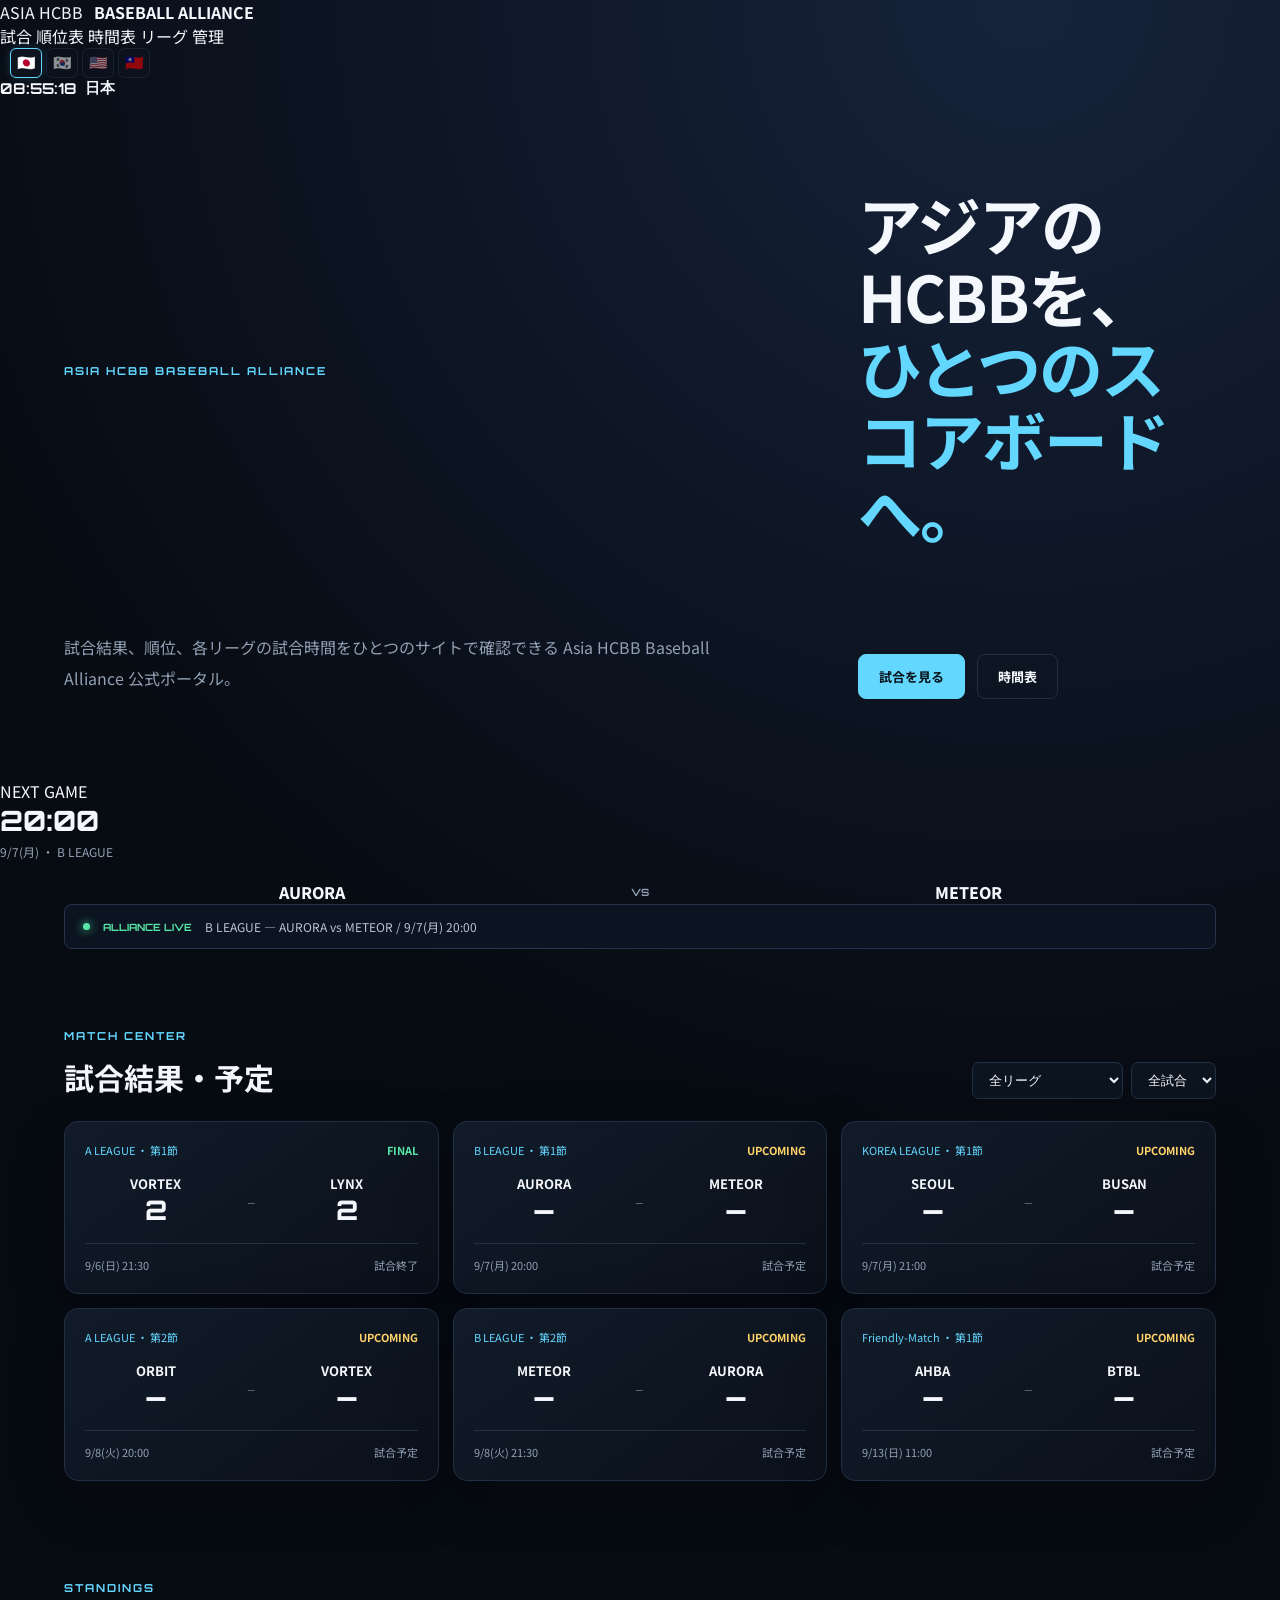
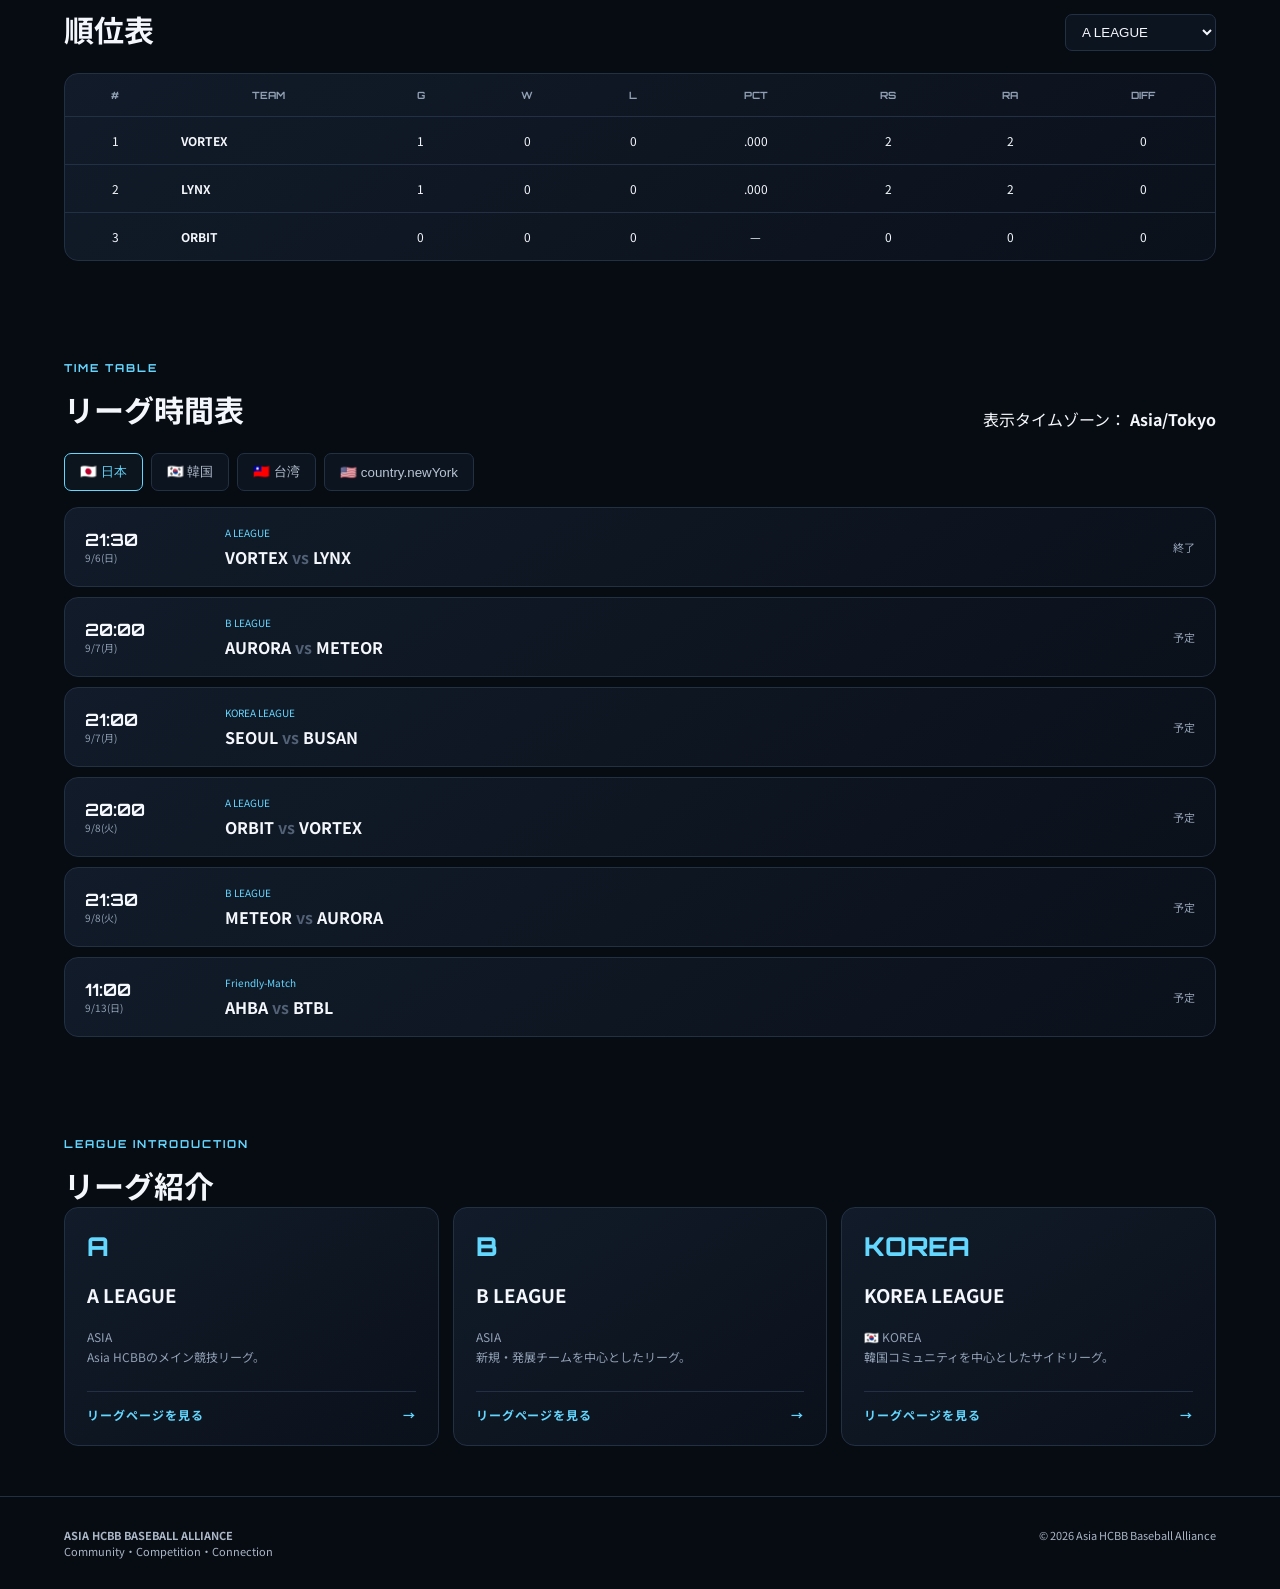
==== index.html @ 4e56a202 "Update index.html" ====
<!DOCTYPE html>
<html lang="ja">
<head>
  <meta charset="UTF-8">
  <meta name="viewport" content="width=device-width,initial-scale=1">

  <title>Asia HCBB Baseball Alliance</title>

  <link rel="preconnect" href="https://fonts.googleapis.com">
  <link rel="preconnect" href="https://fonts.gstatic.com" crossorigin>

  <link
    href="https://fonts.googleapis.com/css2?family=Noto+Sans+JP:wght@400;500;700;900&family=Orbitron:wght@500;700;800&display=swap"
    rel="stylesheet"
  >

  <link rel="stylesheet" href="./style.css">
</head>

<body>

<header class="site-header">

  <div class="brand">
    <span>ASIA HCBB</span>
    <strong>BASEBALL ALLIANCE</strong>
  </div>

  <nav>
    <a href="#games" data-i18n="nav.games">試合</a>
    <a href="#standings" data-i18n="nav.standings">順位表</a>
    <a href="#schedule" data-i18n="nav.schedule">時間表</a>
    <a href="#leagues" data-i18n="nav.leagues">リーグ</a>
    <a href="admin.html" data-i18n="nav.admin">管理</a>
  </nav>

  <!-- 言語切替 -->
  <div class="language-switcher">

    <button data-lang="ja" class="active">
      🇯🇵
    </button>

    <button data-lang="ko">
      🇰🇷
    </button>

    <button data-lang="en">
      🇺🇸
    </button>

    <button data-lang="zh">
      🇹🇼
    </button>

  </div>

  <div class="clock">

    <b id="clock">
      --:--:--
    </b>

    <span id="tz">
      日本
    </span>

  </div>

</header>


<main>

<!-- HERO -->

<section class="hero">

  <div class="eyebrow">
    ASIA HCBB BASEBALL ALLIANCE
  </div>

  <h1 data-i18n-html="hero.title">
    アジアのHCBBを、<br>
    <span>ひとつのスコアボードへ。</span>
  </h1>

  <p data-i18n="hero.description">
    試合結果、順位、各リーグの試合時間をひとつのサイトで確認できる
    Asia HCBB Baseball Alliance 公式ポータル。
  </p>

  <div class="hero-actions">

    <a
      class="btn primary"
      href="#games"
      data-i18n="hero.games"
    >
      試合を見る
    </a>

    <a
      class="btn"
      href="#schedule"
      data-i18n="hero.schedule"
    >
      時間表
    </a>

  </div>

</section>


<!-- NEXT GAME -->

<section class="next-card">

  <div
    class="section-mini"
    data-i18n="next.title"
  >
    NEXT GAME
  </div>

  <div id="nextGame"></div>

</section>


<!-- TICKER -->

<div class="ticker">

  <span class="live-dot"></span>

  <b>
    ALLIANCE LIVE
  </b>

  <span id="tickerText">
    データを読み込んでいます…
  </span>

</div>


<!-- MATCH CENTER -->

<section id="games" class="section">

  <div class="section-head">

    <div>

      <div
        class="eyebrow"
        data-i18n="games.eyebrow"
      >
        MATCH CENTER
      </div>

      <h2 data-i18n="games.title">
        試合結果・予定
      </h2>

    </div>


    <div class="filters">

      <select id="leagueFilter">
      </select>

      <select id="statusFilter">

        <option
          value="all"
          data-i18n="filter.all"
        >
          全試合
        </option>

        <option
          value="upcoming"
          data-i18n="filter.upcoming"
        >
          予定
        </option>

        <option
          value="finished"
          data-i18n="filter.finished"
        >
          終了
        </option>

      </select>

    </div>

  </div>


  <div id="gamesGrid" class="games-grid"></div>

</section>


<!-- STANDINGS -->

<section id="standings" class="section">

  <div class="section-head">

    <div>

      <div
        class="eyebrow"
        data-i18n="standings.eyebrow"
      >
        STANDINGS
      </div>

      <h2 data-i18n="standings.title">
        順位表
      </h2>

    </div>

    <select id="standingsLeague"></select>

  </div>


  <div class="table-wrap">

    <table>

      <thead>

        <tr>

          <th>#</th>

          <th data-i18n="table.team">
            TEAM
          </th>

          <th>G</th>

          <th>W</th>

          <th>L</th>

          <th>PCT</th>

          <th>RS</th>

          <th>RA</th>

          <th>DIFF</th>

        </tr>

      </thead>

      <tbody id="standingsBody"></tbody>

    </table>

  </div>

</section>


<!-- SCHEDULE -->

<section id="schedule" class="section">

  <div class="section-head">

    <div>

      <div
        class="eyebrow"
        data-i18n="schedule.eyebrow"
      >
        TIME TABLE
      </div>

      <h2 data-i18n="schedule.title">
        リーグ時間表
      </h2>

    </div>

    <span class="zone-readout">

      <span data-i18n="schedule.timezone">
        表示タイムゾーン：
      </span>

      <b id="zoneLabel">
        Asia/Tokyo
      </b>

    </span>

  </div>


  <div class="timezone-tabs">

    <button
      class="active"
      data-zone="Asia/Tokyo"
    >
      🇯🇵 <span data-i18n="country.japan">日本</span>
    </button>

    <button data-zone="Asia/Seoul">
      🇰🇷 <span data-i18n="country.korea">韓国</span>
    </button>

    <button data-zone="Asia/Taipei">
      🇹🇼 <span data-i18n="country.taiwan">台湾</span>
    </button>

    <button data-zone="America/New_York">
      🇺🇸 <span data-i18n="country.newYork">アメリカ</span>
    </button>

  </div>


  <div id="scheduleList" class="schedule-list"></div>

</section>


<!-- LEAGUES -->

<section id="leagues" class="section">

  <div
    class="eyebrow"
    data-i18n="leagues.eyebrow"
  >
    LEAGUE INTRODUCTION
  </div>

  <h2 data-i18n="leagues.title">
    リーグ紹介
  </h2>

  <div id="leagueCards" class="league-cards"></div>

</section>

</main>


<footer>

  <div>

    <b>
      ASIA HCBB BASEBALL ALLIANCE
    </b>

    <br>

    <span data-i18n="footer.subtitle">
      Community・Competition・Connection
    </span>

  </div>

  <div>
    © 2026 Asia HCBB Baseball Alliance
  </div>

</footer>


<script src="./data.js"></script>
<script src="./app.js"></script>
  
</body>
</html>
---- style.css ----
:root {

  --bg: #070b12;
  --panel: #0d1420;
  --panel2: #111b29;

  --line: #223044;

  --text: #f4f7fb;
  --muted: #91a0b4;

  --accent: #64d7ff;
  --accent2: #8b7cff;

  --green: #58e6a7;
  --red: #ff6e82;
}


* {
  box-sizing: border-box;
}


html {
  scroll-behavior: smooth;
}


body {

  margin: 0;

  background:
    radial-gradient(
      circle at 80% 0,
      #16233b 0,
      transparent 34%
    ),
    var(--bg);

  color: var(--text);

  font-family:
    "Noto Sans JP",
    sans-serif;
}


a {
  color: inherit;
  text-decoration: none;
}



/* =========================
   HEADER
========================= */

.topbar {

  height: 76px;

  border-bottom:
    1px solid var(--line);

  background:
    rgba(7,11,18,.88);

  backdrop-filter:
    blur(14px);

  display: flex;

  align-items: center;

  padding:
    0 5vw;

  gap: 36px;

  position: sticky;

  top: 0;

  z-index: 20;
}


.brand {

  display: flex;

  align-items: center;

  gap: 11px;

  margin-right: auto;
}


.brand-mark {

  width: 38px;
  height: 38px;

  border:
    1px solid var(--accent);

  display: grid;

  place-items: center;

  font:
    800 22px Orbitron;

  border-radius: 9px;

  box-shadow:
    0 0 22px #64d7ff22;
}


.brand-title {

  font:
    800 16px Orbitron;

  letter-spacing: 1px;
}


.brand-sub {

  font-size: 9px;

  color: var(--muted);

  letter-spacing: 2px;
}


.topbar nav {

  display: flex;

  gap: 25px;

  color: #b9c4d3;

  font-size: 13px;
}


.topbar nav a:hover {

  color: var(--accent);

}


.clock {

  font:
    700 15px Orbitron;

  display: flex;

  gap: 8px;

  align-items: center;
}


.clock small {

  font-size: 10px;

  color: var(--accent);
}



/* =========================
   MAIN
========================= */

main {

  max-width: 1320px;

  margin: auto;
}



/* =========================
   HERO
========================= */

.hero {

  min-height: 450px;

  padding:
    90px 5vw 70px;

  display: grid;

  grid-template-columns:
    1.35fr .65fr;

  gap: 50px;

  align-items: center;
}


.eyebrow {

  font:
    700 11px Orbitron;

  letter-spacing: 2px;

  color: var(--accent);

  margin-bottom: 12px;
}


h1 {

  font-size:
    clamp(38px,5vw,70px);

  line-height: 1.12;

  margin: 0 0 20px;

  letter-spacing: -2px;
}


h1 span {

  color: var(--accent);
}


.hero p {

  color: var(--muted);

  max-width: 650px;

  line-height: 1.9;
}


.hero-actions {

  display: flex;

  gap: 12px;

  margin-top: 28px;
}


.btn {

  padding:
    12px 20px;

  border-radius: 8px;

  border:
    1px solid var(--line);

  font-weight: 700;

  font-size: 13px;
}


.btn.primary {

  background: var(--accent);

  color: #061019;

  border-color: var(--accent);
}


.btn.ghost {

  background: #ffffff05;
}



/* =========================
   NEXT GAME
========================= */

.hero-panel {

  padding: 26px;

  background:
    linear-gradient(
      145deg,
      #111b29,
      #0b111b
    );

  border:
    1px solid var(--line);

  border-radius: 14px;

  box-shadow:
    0 18px 60px #0003;
}


.panel-label {

  font:
    700 10px Orbitron;

  color: var(--muted);

  letter-spacing: 2px;
}


.next-game {

  margin-top: 15px;
}


.next-time {

  font:
    800 28px Orbitron;
}


.next-date {

  font-size: 12px;

  color: var(--muted);

  margin:
    5px 0 20px;
}


.matchup {

  display: grid;

  grid-template-columns:
    1fr auto 1fr;

  align-items: center;

  text-align: center;

  gap: 8px;
}


.team {

  font-weight: 800;
}


.vs {

  font:
    700 10px Orbitron;

  color: var(--muted);
}



/* =========================
   TICKER
========================= */

.ticker {

  margin:
    0 5vw 30px;

  padding:
    13px 18px;

  border:
    1px solid #24344a;

  background:
    #0b1420;

  border-radius: 8px;

  display: flex;

  gap: 13px;

  align-items: center;

  font-size: 12px;

  color: #b9c4d3;
}


.live-dot {

  width: 7px;

  height: 7px;

  background: var(--green);

  border-radius: 50%;

  box-shadow:
    0 0 10px var(--green);
}


.ticker b {

  font:
    700 10px Orbitron;

  color: var(--green);
}



/* =========================
   SECTION
========================= */

.section {

  padding:
    50px 5vw;
}


.section-head {

  display: flex;

  justify-content: space-between;

  align-items: end;

  margin-bottom: 22px;
}


h2 {

  margin: 0;

  font-size: 30px;
}


.filters {

  display: flex;

  gap: 8px;
}


select {

  background:
    #0c1420;

  color:
    var(--text);

  border:
    1px solid var(--line);

  border-radius: 7px;

  padding:
    9px 12px;
}



/* =========================
   GAMES
========================= */

.games-grid {

  display: grid;

  grid-template-columns:
    repeat(3,1fr);

  gap: 14px;
}


.game {

  padding: 20px;

  background:
    linear-gradient(
      145deg,
      #111b29,
      #0b111b
    );

  border:
    1px solid var(--line);

  border-radius: 14px;

  box-shadow:
    0 18px 60px #0003;
}


.game-top {

  display: flex;

  justify-content:
    space-between;

  color:
    var(--muted);

  font-size: 11px;

  margin-bottom: 16px;
}


.league-tag {

  color:
    var(--accent);
}


.game-status {

  font-weight: 700;
}


.game-status.finished {

  color:
    var(--green);
}


.game-status.upcoming {

  color:
    #ffd36a;
}


.scoreline {

  display: grid;

  grid-template-columns:
    1fr 50px 1fr;

  align-items: center;

  text-align: center;
}


.score {

  font:
    800 27px Orbitron;
}


.score-label {

  font-size: 13px;

  font-weight: 700;
}


.dash {

  color:
    #526176;
}


.game-foot {

  margin-top: 16px;

  padding-top: 13px;

  border-top:
    1px solid var(--line);

  font-size: 11px;

  color:
    var(--muted);

  display: flex;

  justify-content:
    space-between;
}



/* =========================
   STANDINGS
========================= */

.table-wrap {

  overflow: auto;

  background:
    linear-gradient(
      145deg,
      #111b29,
      #0b111b
    );

  border:
    1px solid var(--line);

  border-radius: 14px;
}


.table-wrap table {

  width: 100%;

  border-collapse:
    collapse;

  min-width: 650px;
}


.table-wrap th,
.table-wrap td {

  text-align: center;

  padding: 15px;

  border-bottom:
    1px solid var(--line);

  font-size: 12px;
}


.table-wrap th {

  font:
    700 10px Orbitron;

  color:
    var(--muted);
}


.table-wrap td:nth-child(2) {

  text-align: left;

  font-weight: 700;
}


.table-wrap tr:last-child td {

  border: 0;
}



/* =========================
   TIME TABLE
========================= */

.timezone-tabs {

  display: flex;

  gap: 8px;

  margin-bottom: 16px;

  overflow: auto;
}


.timezone-tabs button {

  white-space: nowrap;

  background:
    #0c1420;

  color:
    #b9c4d3;

  border:
    1px solid var(--line);

  padding:
    9px 15px;

  border-radius: 7px;

  cursor: pointer;
}


.timezone-tabs button.active {

  color:
    var(--accent);

  border-color:
    var(--accent);

  background:
    #64d7ff0d;
}


.timezone-box {

  font-size: 11px;

  color:
    var(--muted);
}


.schedule-list {

  display: grid;

  gap: 10px;
}


.schedule-item {

  padding:
    17px 20px;

  background:
    linear-gradient(
      145deg,
      #111b29,
      #0b111b
    );

  border:
    1px solid var(--line);

  border-radius: 14px;

  display: grid;

  grid-template-columns:
    120px 1fr 130px;

  gap: 20px;

  align-items: center;
}


.sched-time {

  font:
    700 17px Orbitron;
}


.sched-date {

  font-size: 10px;

  color:
    var(--muted);
}


.sched-match {

  font-weight: 700;
}


.sched-league {

  font-size: 10px;

  color:
    var(--accent);

  margin-bottom: 5px;
}


.sched-status {

  text-align: right;

  font-size: 11px;

  color:
    var(--muted);
}



/* =========================
   LEAGUES
========================= */

.league-cards {

  display: grid;

  grid-template-columns:
    repeat(3,1fr);

  gap: 14px;
}


.league-card {

  padding: 22px;

  background:
    linear-gradient(
      145deg,
      #111b29,
      #0b111b
    );

  border:
    1px solid var(--line);

  border-radius: 14px;
}


.league-code {

  font:
    800 26px Orbitron;

  color:
    var(--accent);

  margin-bottom: 10px;
}


.league-card p {

  color:
    var(--muted);

  font-size: 12px;

  line-height: 1.7;
}



/* =========================
   FOOTER
========================= */

footer {

  border-top:
    1px solid var(--line);

  padding:
    30px 5vw;

  display: flex;

  justify-content:
    space-between;

  color:
    #aab6c6;

  font-size: 11px;
}


.footer-right {

  color:
    #657389;
}



/* =========================
   MOBILE
========================= */

@media(max-width:900px) {

  .hero {

    grid-template-columns: 1fr;
  }


  .games-grid,
  .league-cards {

    grid-template-columns:
      1fr 1fr;
  }


  .topbar nav {

    display: none;
  }

}


@media(max-width:600px) {

  .hero {

    padding-top: 55px;
  }


  .games-grid,
  .league-cards {

    grid-template-columns: 1fr;
  }


  .section {

    padding-top: 35px;
  }


  .section-head {

    align-items: start;

    gap: 15px;

    flex-direction: column;
  }


  .schedule-item {

    grid-template-columns:
      1fr 1fr;
  }


  .sched-status {

    text-align: left;
  }


  .topbar {

    padding:
      0 18px;
  }


  .clock {

    display: none;
  }

}

/* ========================================
   LANGUAGE SWITCHER
======================================== */

.language-switcher {
  display: flex;
  align-items: center;
  gap: 4px;
  margin-left: 10px;
}

.language-switcher button {
  width: 32px;
  height: 30px;

  padding: 0;

  border: 1px solid var(--line);

  border-radius: 6px;

  background: var(--panel);

  cursor: pointer;

  font-size: 15px;

  opacity: 0.55;

  transition:
    0.2s ease;
}

.language-switcher button:hover {
  opacity: 1;

  border-color:
    var(--accent);
}

.language-switcher button.active {
  opacity: 1;

  border-color:
    var(--accent);

  box-shadow:
    0 0 10px
    rgba(100,215,255,.18);
}


/* ========================================
   MOBILE
======================================== */

@media (max-width: 900px) {

  .language-switcher {
    order: 2;

    margin-left: auto;
  }

}


@media (max-width: 600px) {

  .language-switcher {
    width: 100%;

    justify-content: flex-end;

    margin-left: 0;
  }

  .language-switcher button {
    width: 36px;
    height: 32px;
  }

}

/* ========================================
   LEAGUE PAGE
======================================== */

.league-link {
  display: block;

  text-decoration: none;

  color: inherit;

  position: relative;

  transition:
    transform .2s ease,
    border-color .2s ease;
}

.league-link:hover {
  transform:
    translateY(-5px);

  border-color:
    var(--accent);
}


.league-view {

  margin-top: 24px;

  padding-top: 14px;

  border-top:
    1px solid var(--line);

  display: flex;

  justify-content: space-between;

  align-items: center;

  color:
    var(--accent);

  font-size: 12px;

  font-weight: 700;

  letter-spacing:
    .08em;
}


/* ========================================
   LEAGUE HERO
======================================== */

.league-hero {

  padding:
    100px 5vw
    70px;

  max-width:
    1200px;

  margin:
    0 auto;

  position: relative;

  overflow: hidden;
}

.league-hero-code {

  font-family:
    "Orbitron",
    sans-serif;

  font-size:
    clamp(80px,15vw,180px);

  font-weight:
    800;

  line-height:
    .8;

  opacity:
    .08;

  position: absolute;

  right: 5%;

  top: 50px;
}

.league-hero h1 {

  font-family:
    "Orbitron",
    "Noto Sans JP",
    sans-serif;

  font-size:
    clamp(38px,6vw,76px);

  margin:
    18px 0;

}

.league-hero p {

  color:
    var(--muted);

  max-width:
    700px;

  line-height:
    1.8;

}


/* ========================================
   INFORMATION
======================================== */

.league-info-grid {

  display:
    grid;

  grid-template-columns:
    repeat(4,1fr);

  gap:
    16px;

}

.info-card {

  background:
    var(--panel);

  border:
    1px solid var(--line);

  border-radius:
    14px;

  padding:
    24px;

}

.info-card span {

  display:
    block;

  color:
    var(--muted);

  font-size:
    11px;

  letter-spacing:
    .12em;

  margin-bottom:
    12px;

}

.info-card strong {

  font-size:
    18px;

}


/* ========================================
   TEAMS
======================================== */

.team-list {

  display:
    grid;

  grid-template-columns:
    repeat(2,1fr);

  gap:
    12px;

}

.team-item {

  display:
    flex;

  justify-content:
    space-between;

  align-items:
    center;

  padding:
    20px 22px;

  background:
    var(--panel);

  border:
    1px solid var(--line);

  border-radius:
    10px;

  font-weight:
    700;

}

.team-item span:last-child {

  color:
    var(--accent);

}


/* ========================================
   ABOUT
======================================== */

.about-card {

  background:
    var(--panel);

  border:
    1px solid var(--line);

  border-radius:
    14px;

  padding:
    30px;

  line-height:
    1.9;

  color:
    var(--muted);

}


/* ========================================
   RESPONSIVE
======================================== */

@media (max-width:900px) {

  .league-info-grid {

    grid-template-columns:
      repeat(2,1fr);

  }

}


@media (max-width:600px) {

  .league-hero {

    padding:
      70px 20px
      50px;

  }

  .league-info-grid {

    grid-template-columns:
      1fr;

  }

  .team-list {

    grid-template-columns:
      1fr;

  }

}
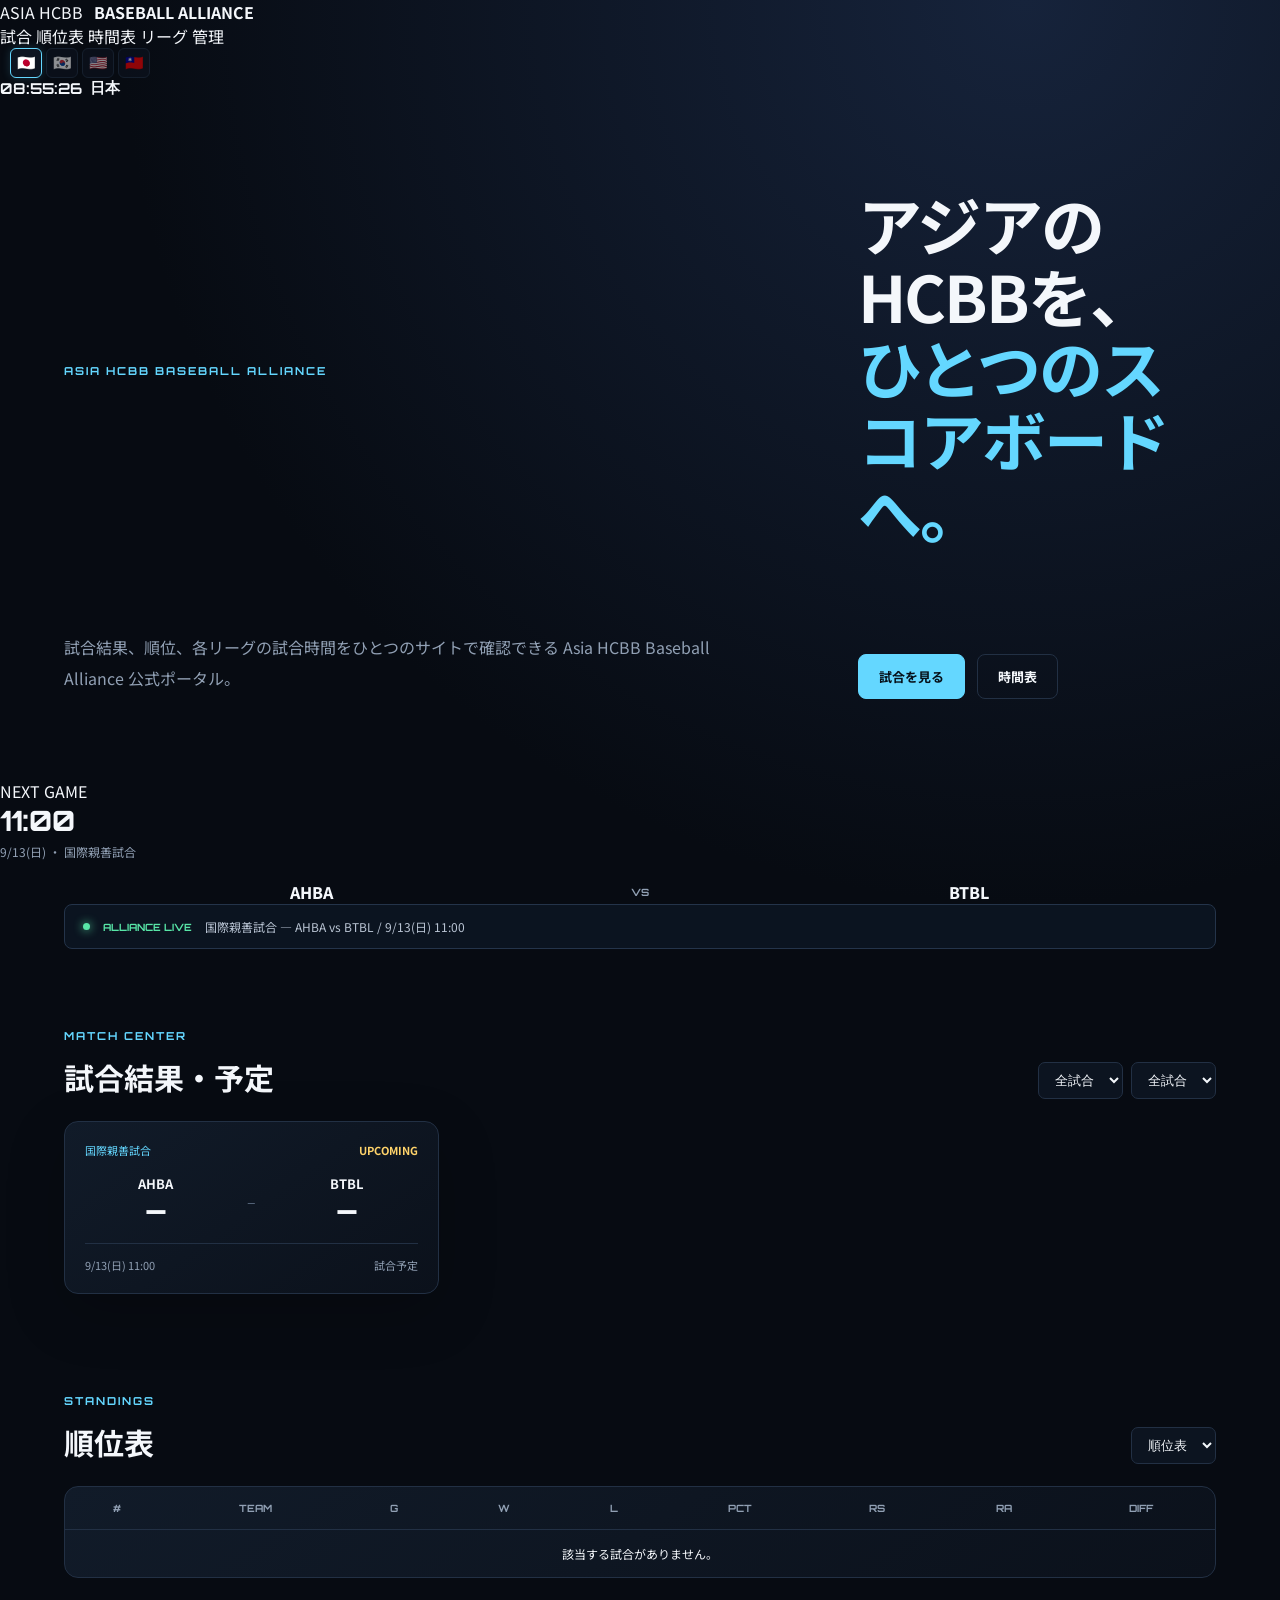
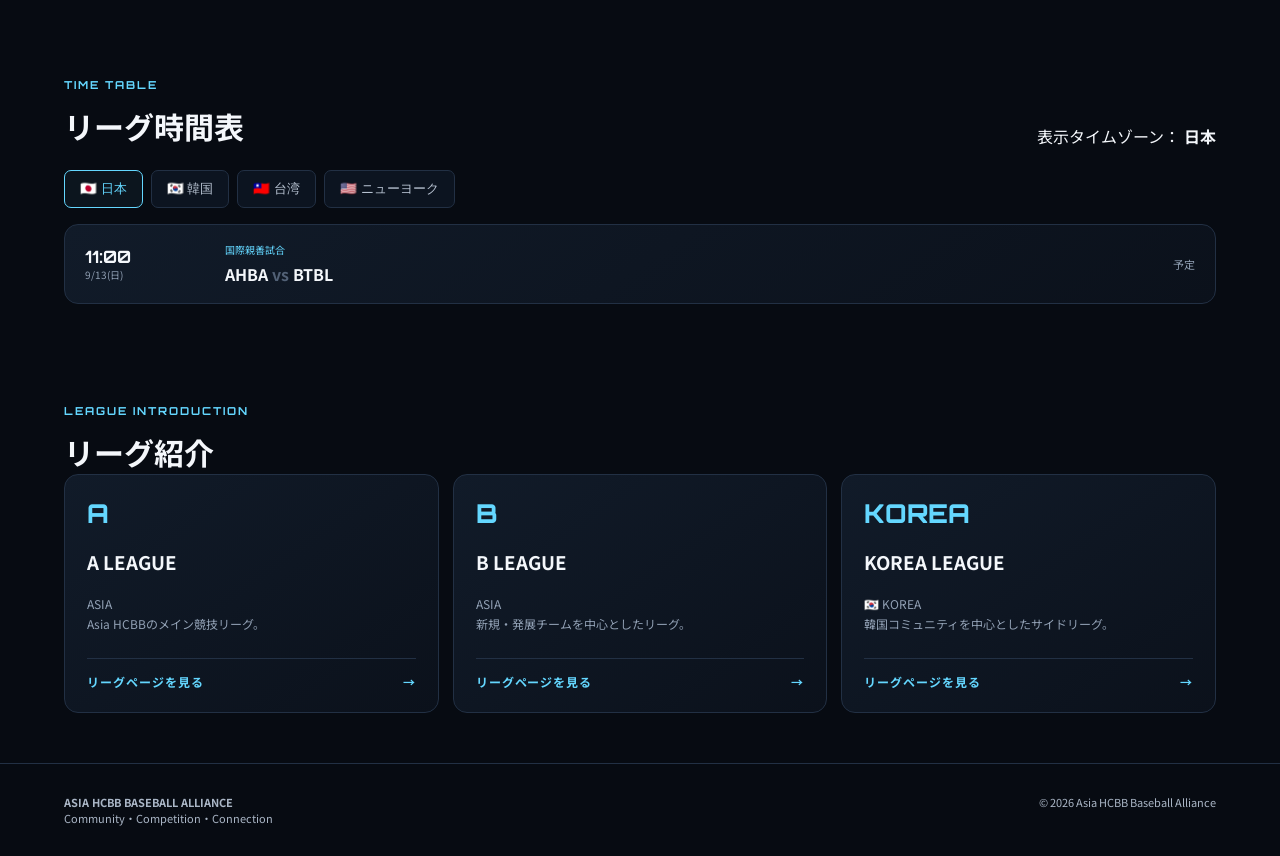
==== commit 2f911ee5: "Update index.html" ====
--- a/index.html
+++ b/index.html
@@ -124,7 +124,8 @@
     NEXT GAME
   </div>
 
-  <div id="nextGame"></div>
+  <div id="nextGame">
+  </div>
 
 </section>
 
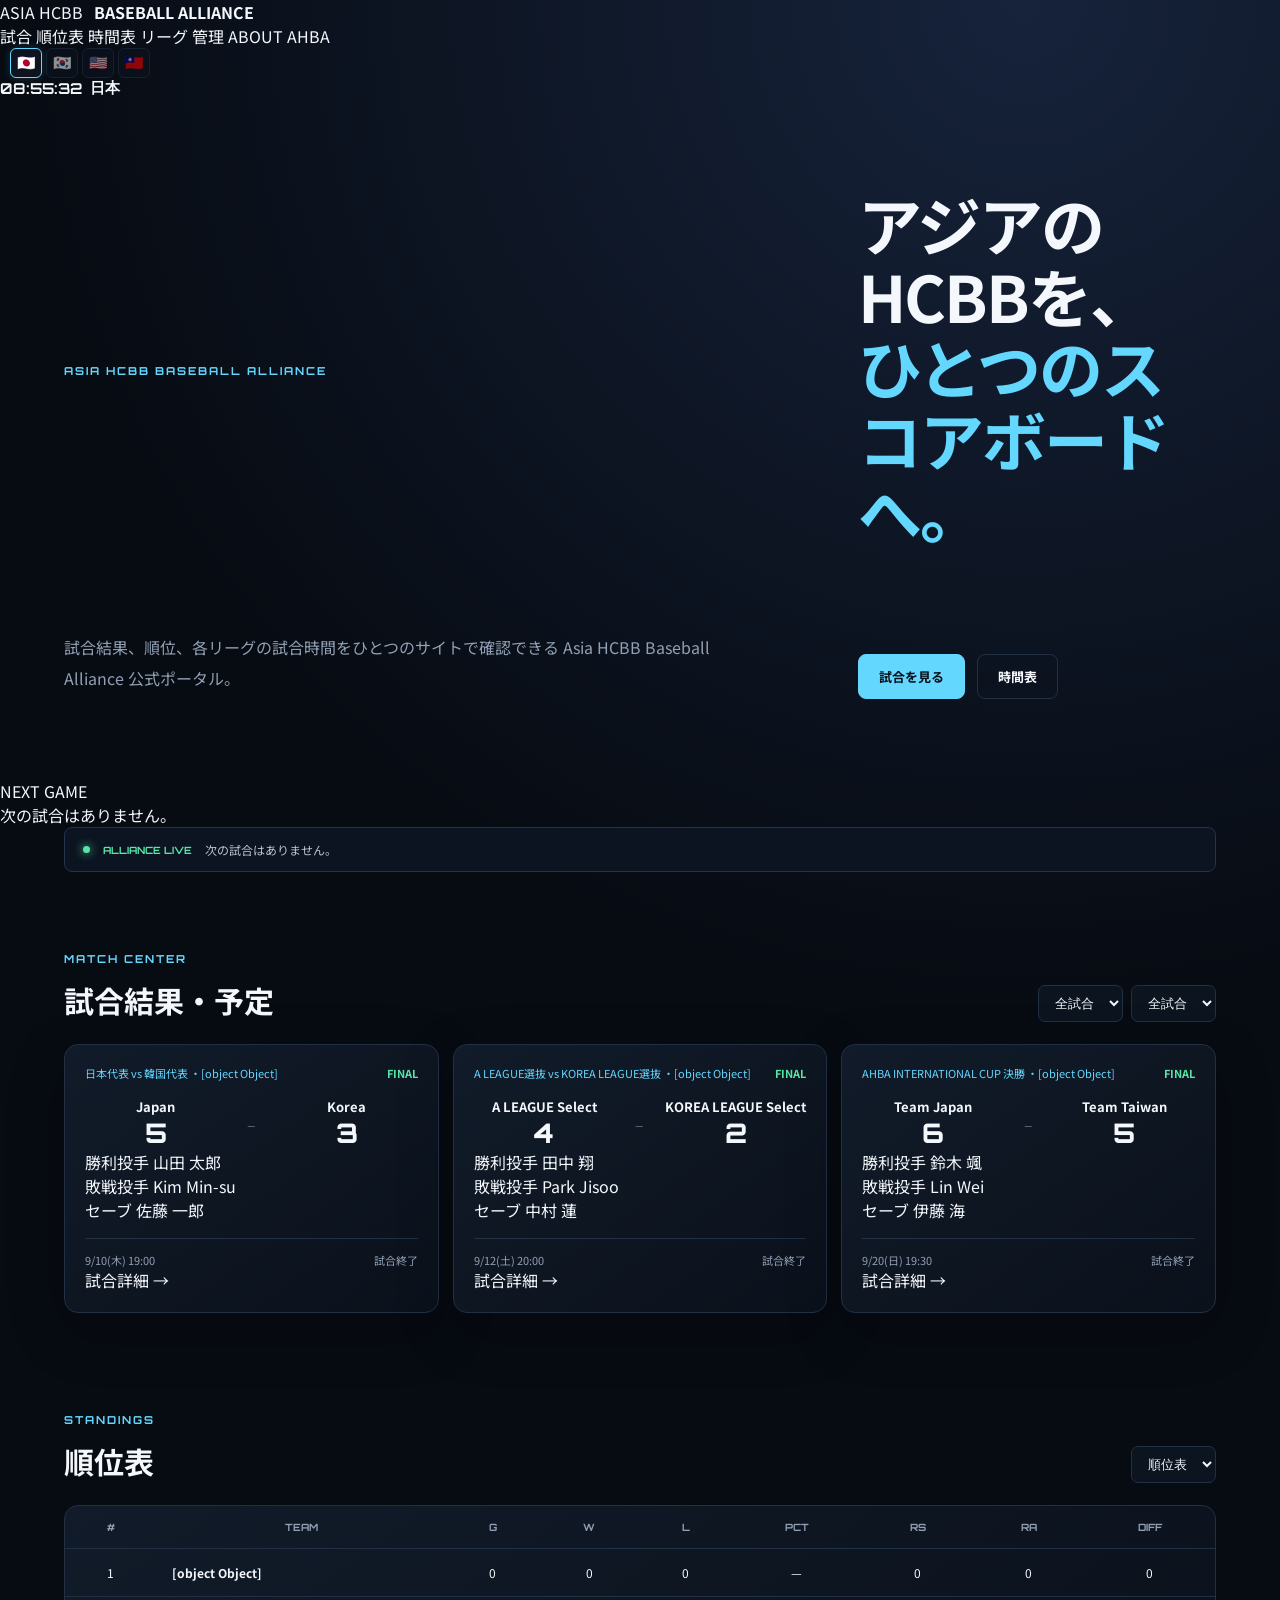
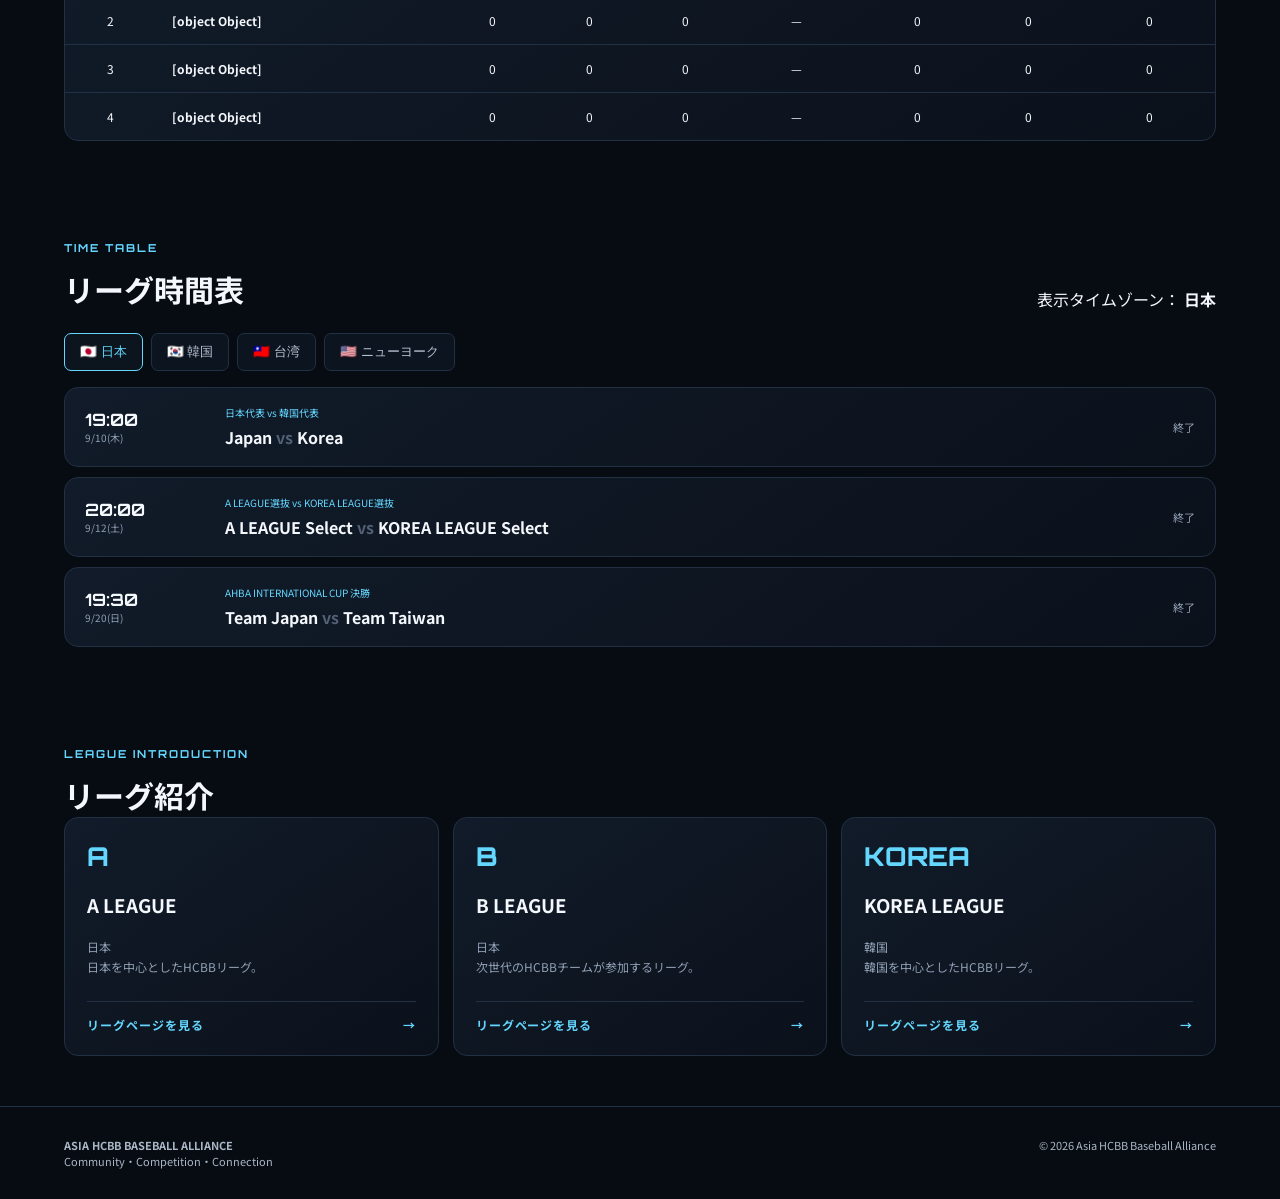
==== commit 3c32c874: "Update index.html" ====
--- a/index.html
+++ b/index.html
@@ -32,6 +32,7 @@
     <a href="#schedule" data-i18n="nav.schedule">時間表</a>
     <a href="#leagues" data-i18n="nav.leagues">リーグ</a>
     <a href="admin.html" data-i18n="nav.admin">管理</a>
+    <a href="ahba.html">ABOUT AHBA</a>
   </nav>
 
   <!-- 言語切替 -->
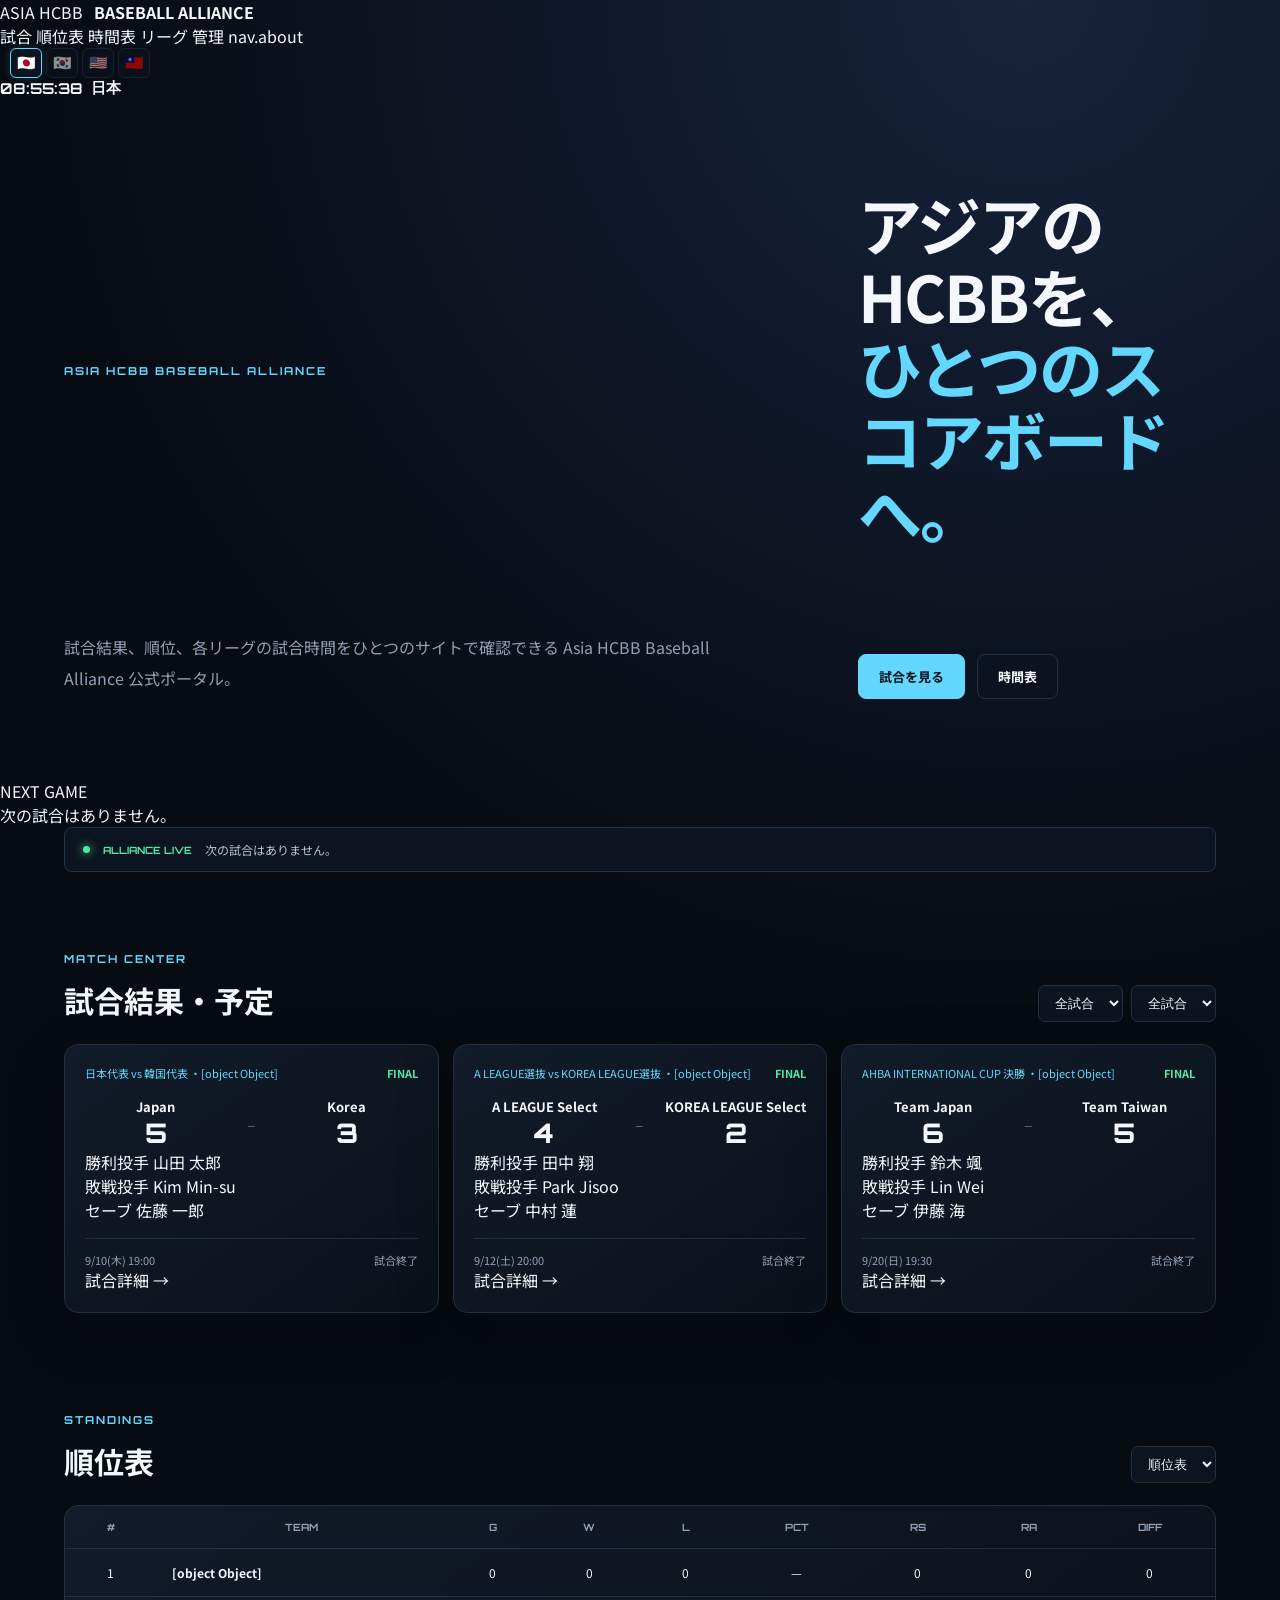
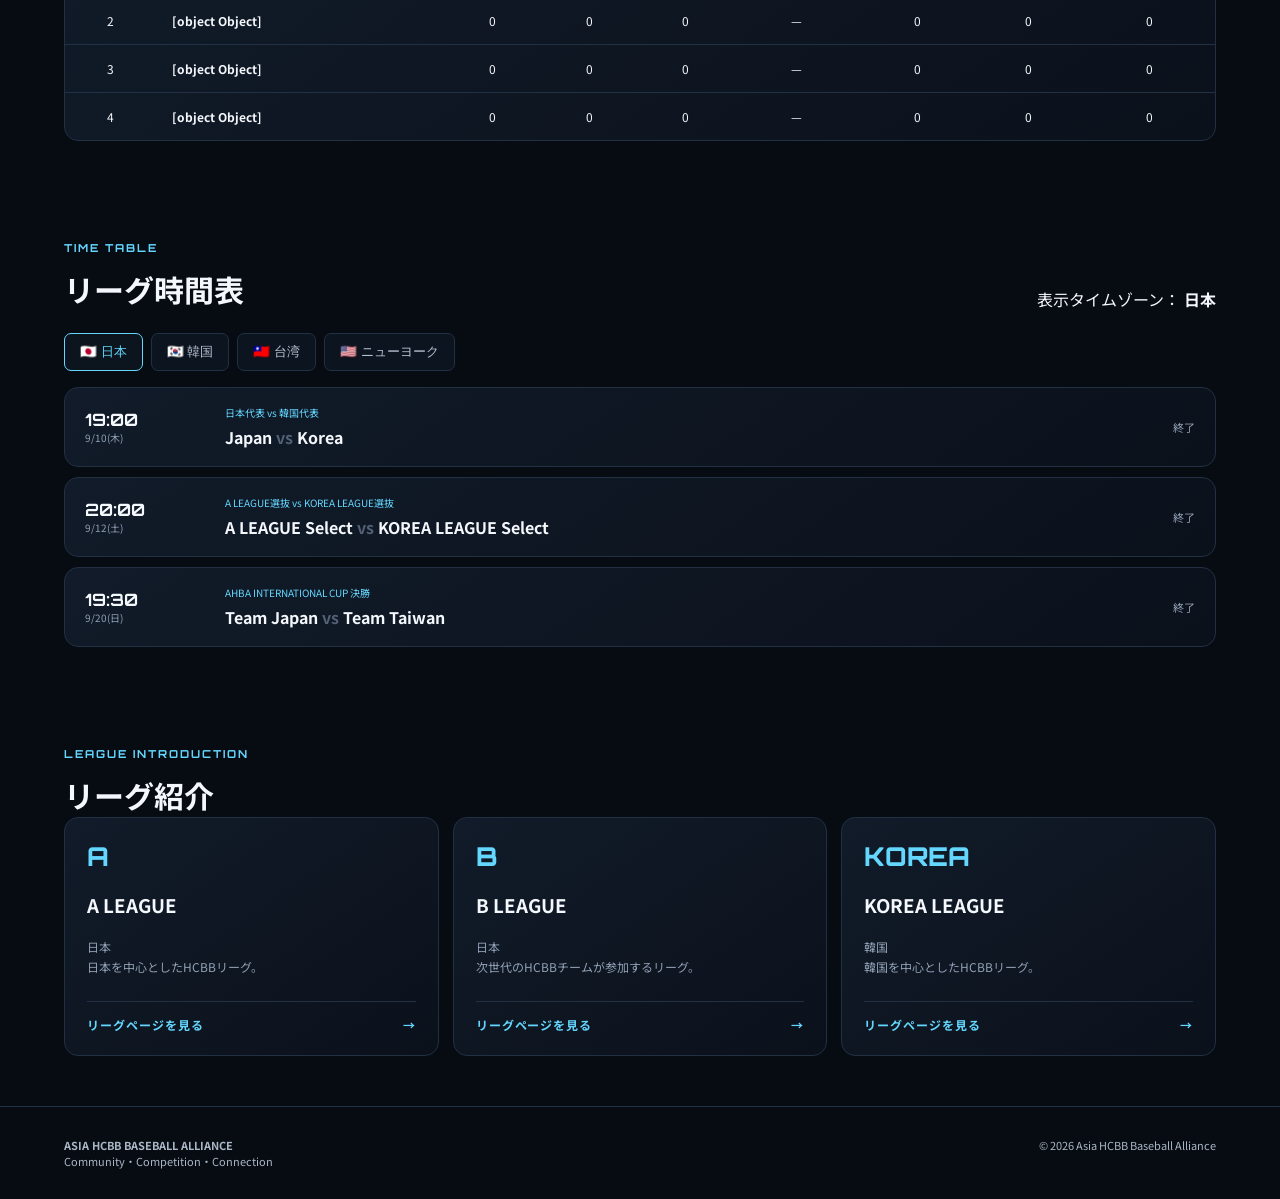
==== commit 29b5a7c2: "Update index.html" ====
--- a/index.html
+++ b/index.html
@@ -32,7 +32,7 @@
     <a href="#schedule" data-i18n="nav.schedule">時間表</a>
     <a href="#leagues" data-i18n="nav.leagues">リーグ</a>
     <a href="admin.html" data-i18n="nav.admin">管理</a>
-    <a href="ahba.html">ABOUT AHBA</a>
+    <a href="ahba.html" data-i18n="nav.about">AHBA紹介</a>
   </nav>
 
   <!-- 言語切替 -->
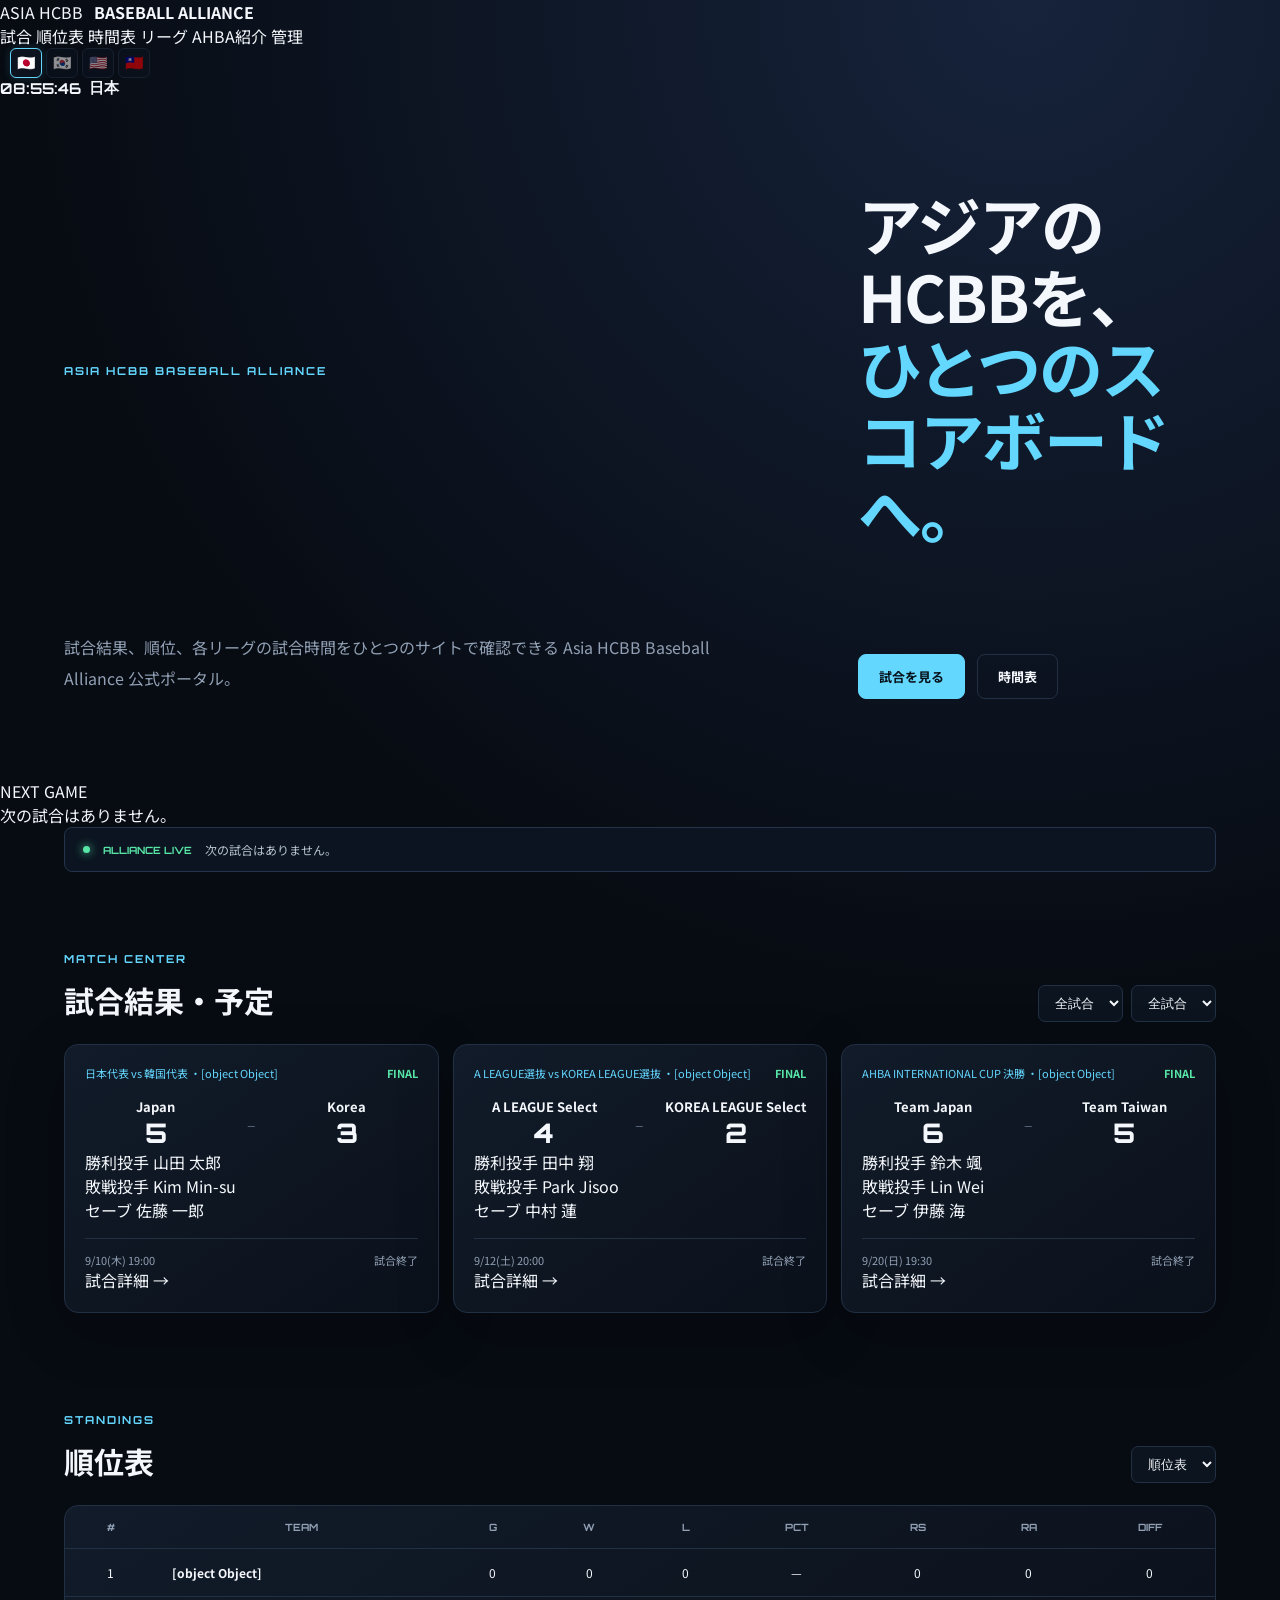
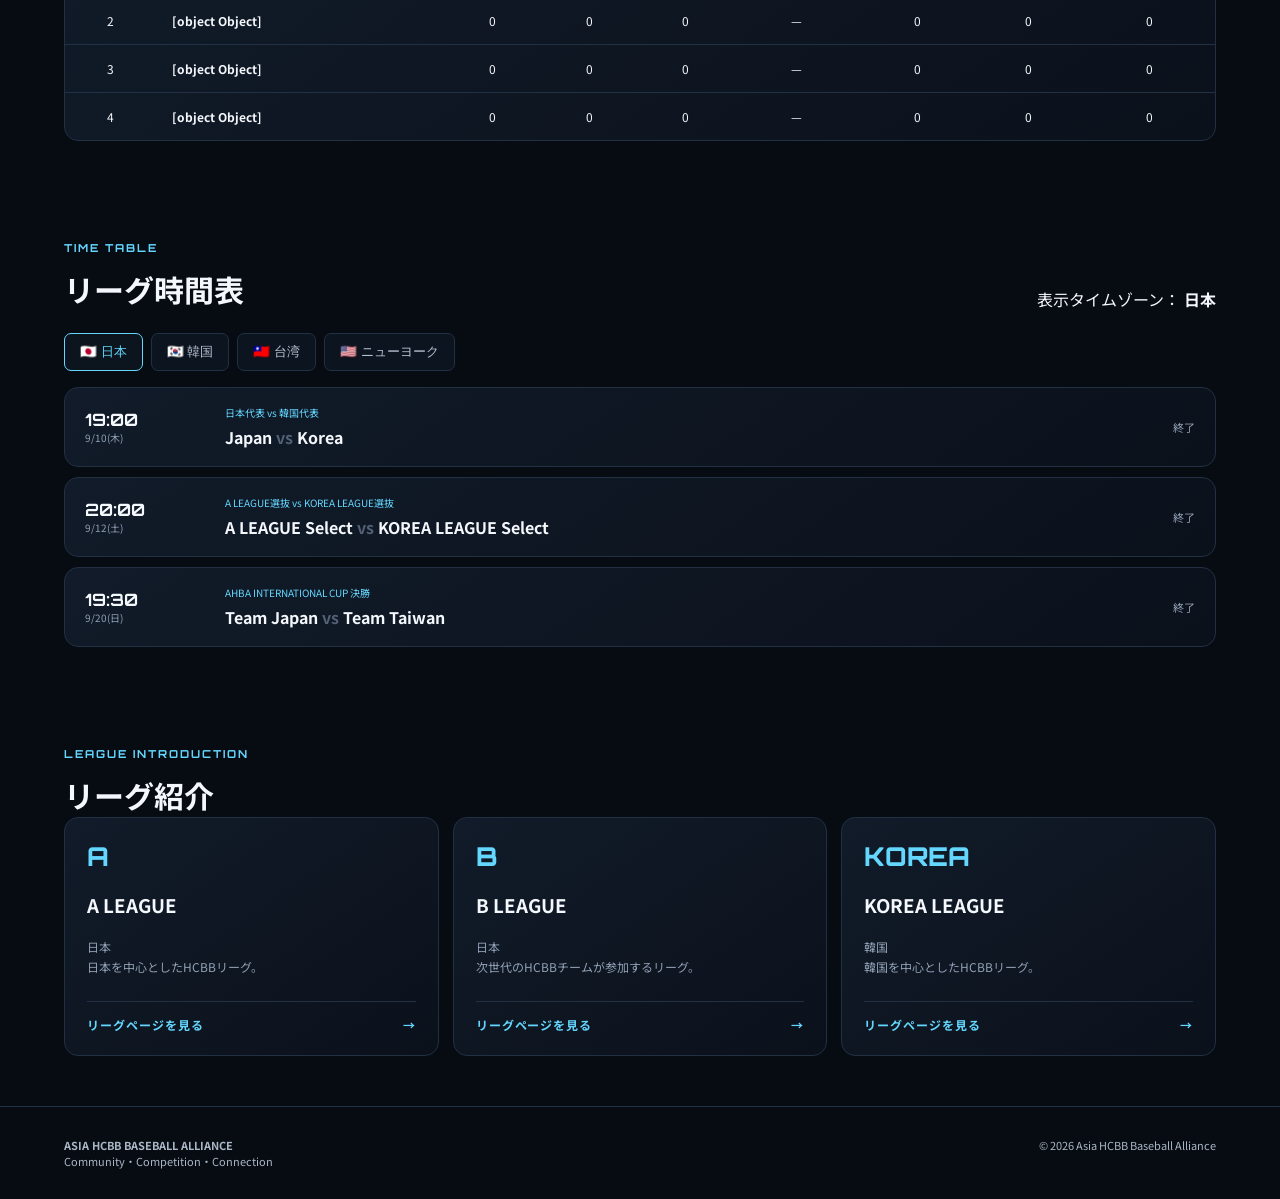
==== commit afa99550: "Update index.html" ====
--- a/index.html
+++ b/index.html
@@ -31,8 +31,8 @@
     <a href="#standings" data-i18n="nav.standings">順位表</a>
     <a href="#schedule" data-i18n="nav.schedule">時間表</a>
     <a href="#leagues" data-i18n="nav.leagues">リーグ</a>
+    <a href="ahba.html" data-i18n="nav.about">AHBA紹介</a>
     <a href="admin.html" data-i18n="nav.admin">管理</a>
-    <a href="ahba.html" data-i18n="nav.about">AHBA紹介</a>
   </nav>
 
   <!-- 言語切替 -->
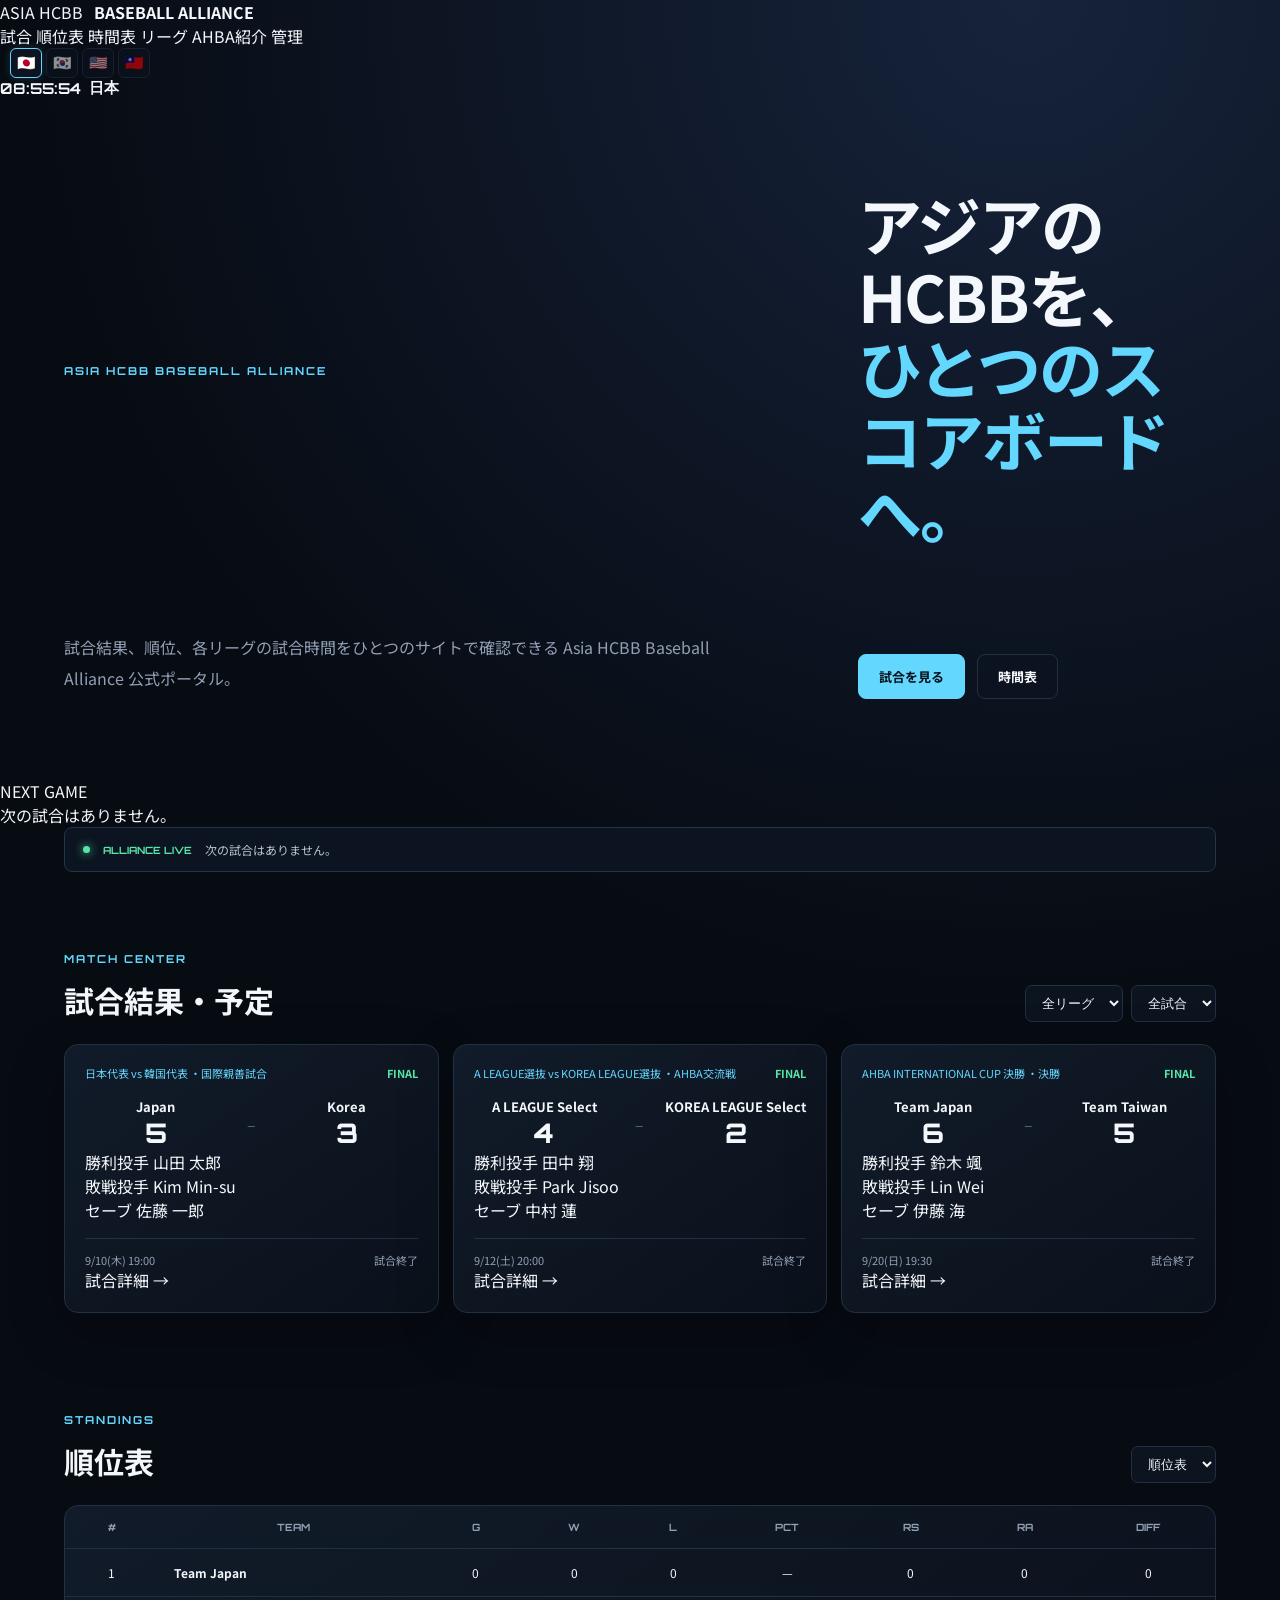
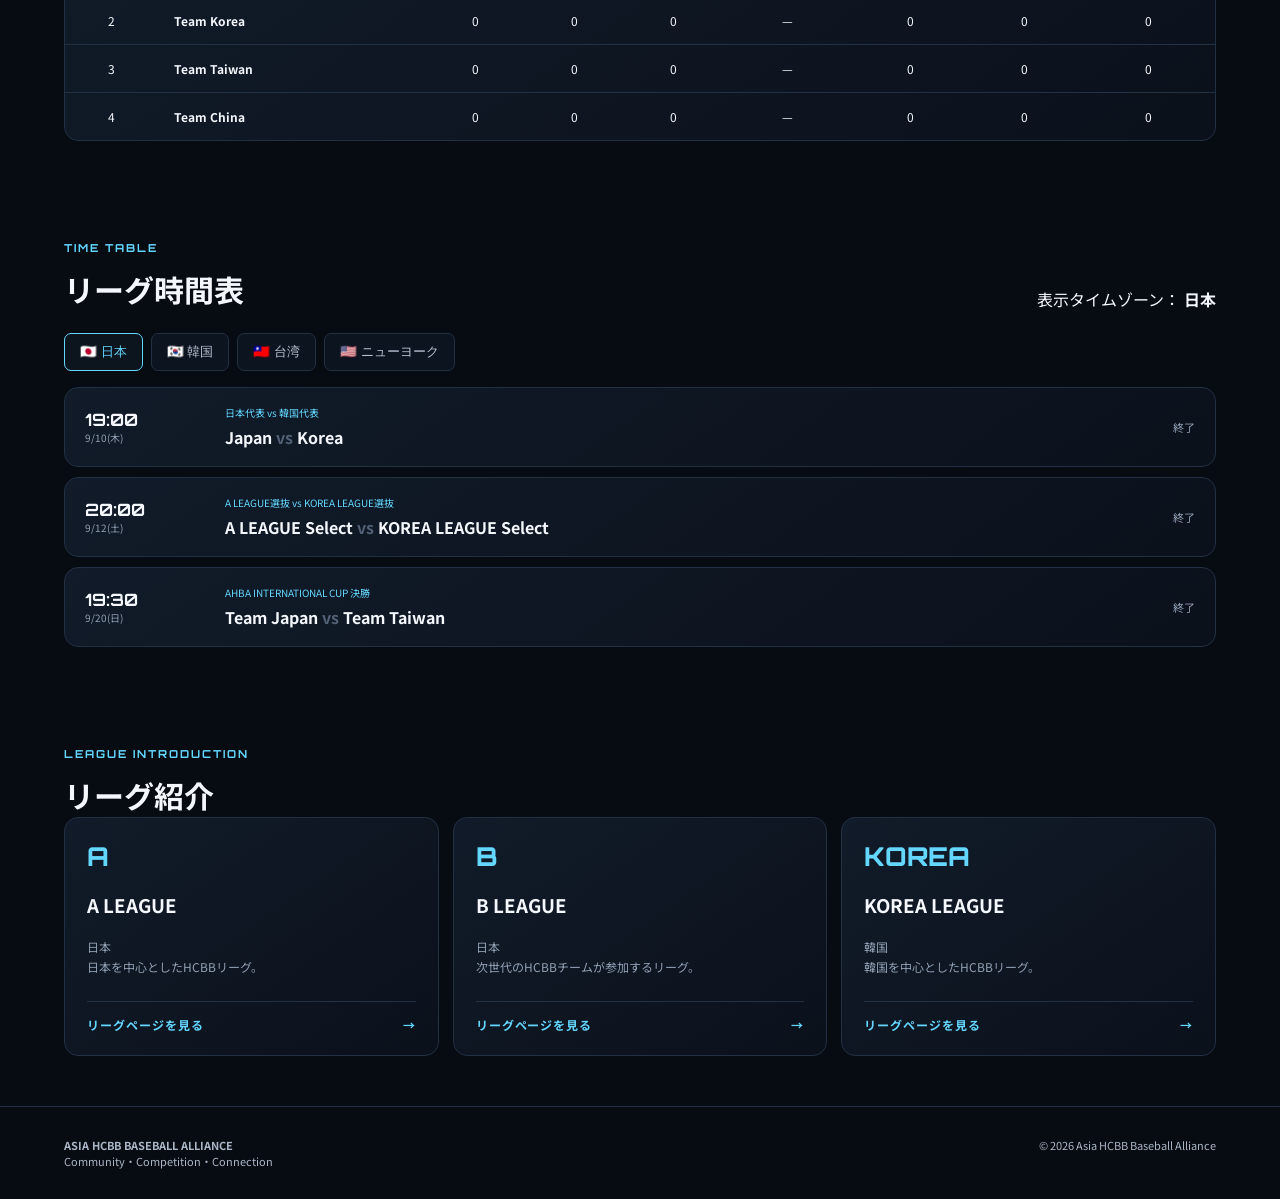
==== commit 176fef81: "Update index.html" ====
--- a/index.html
+++ b/index.html
@@ -27,13 +27,28 @@
   </div>
 
   <nav>
-    <a href="#games" data-i18n="nav.games">試合</a>
-    <a href="#standings" data-i18n="nav.standings">順位表</a>
-    <a href="#schedule" data-i18n="nav.schedule">時間表</a>
-    <a href="#leagues" data-i18n="nav.leagues">リーグ</a>
-    <a href="ahba.html" data-i18n="nav.about">AHBA紹介</a>
-    <a href="admin.html" data-i18n="nav.admin">管理</a>
-  </nav>
+  <a href="#games" data-i18n="nav.games">試合</a>
+
+  <a href="#standings" data-i18n="nav.standings">
+    順位表
+  </a>
+
+  <a href="#schedule" data-i18n="nav.schedule">
+    時間表
+  </a>
+
+  <a href="#leagues" data-i18n="nav.leagues">
+    リーグ
+  </a>
+
+  <a href="ahba.html" data-i18n="nav.about">
+    AHBA紹介
+  </a>
+
+  <a href="admin.html" data-i18n="nav.admin">
+    管理
+  </a>
+</nav>
 
   <!-- 言語切替 -->
   <div class="language-switcher">
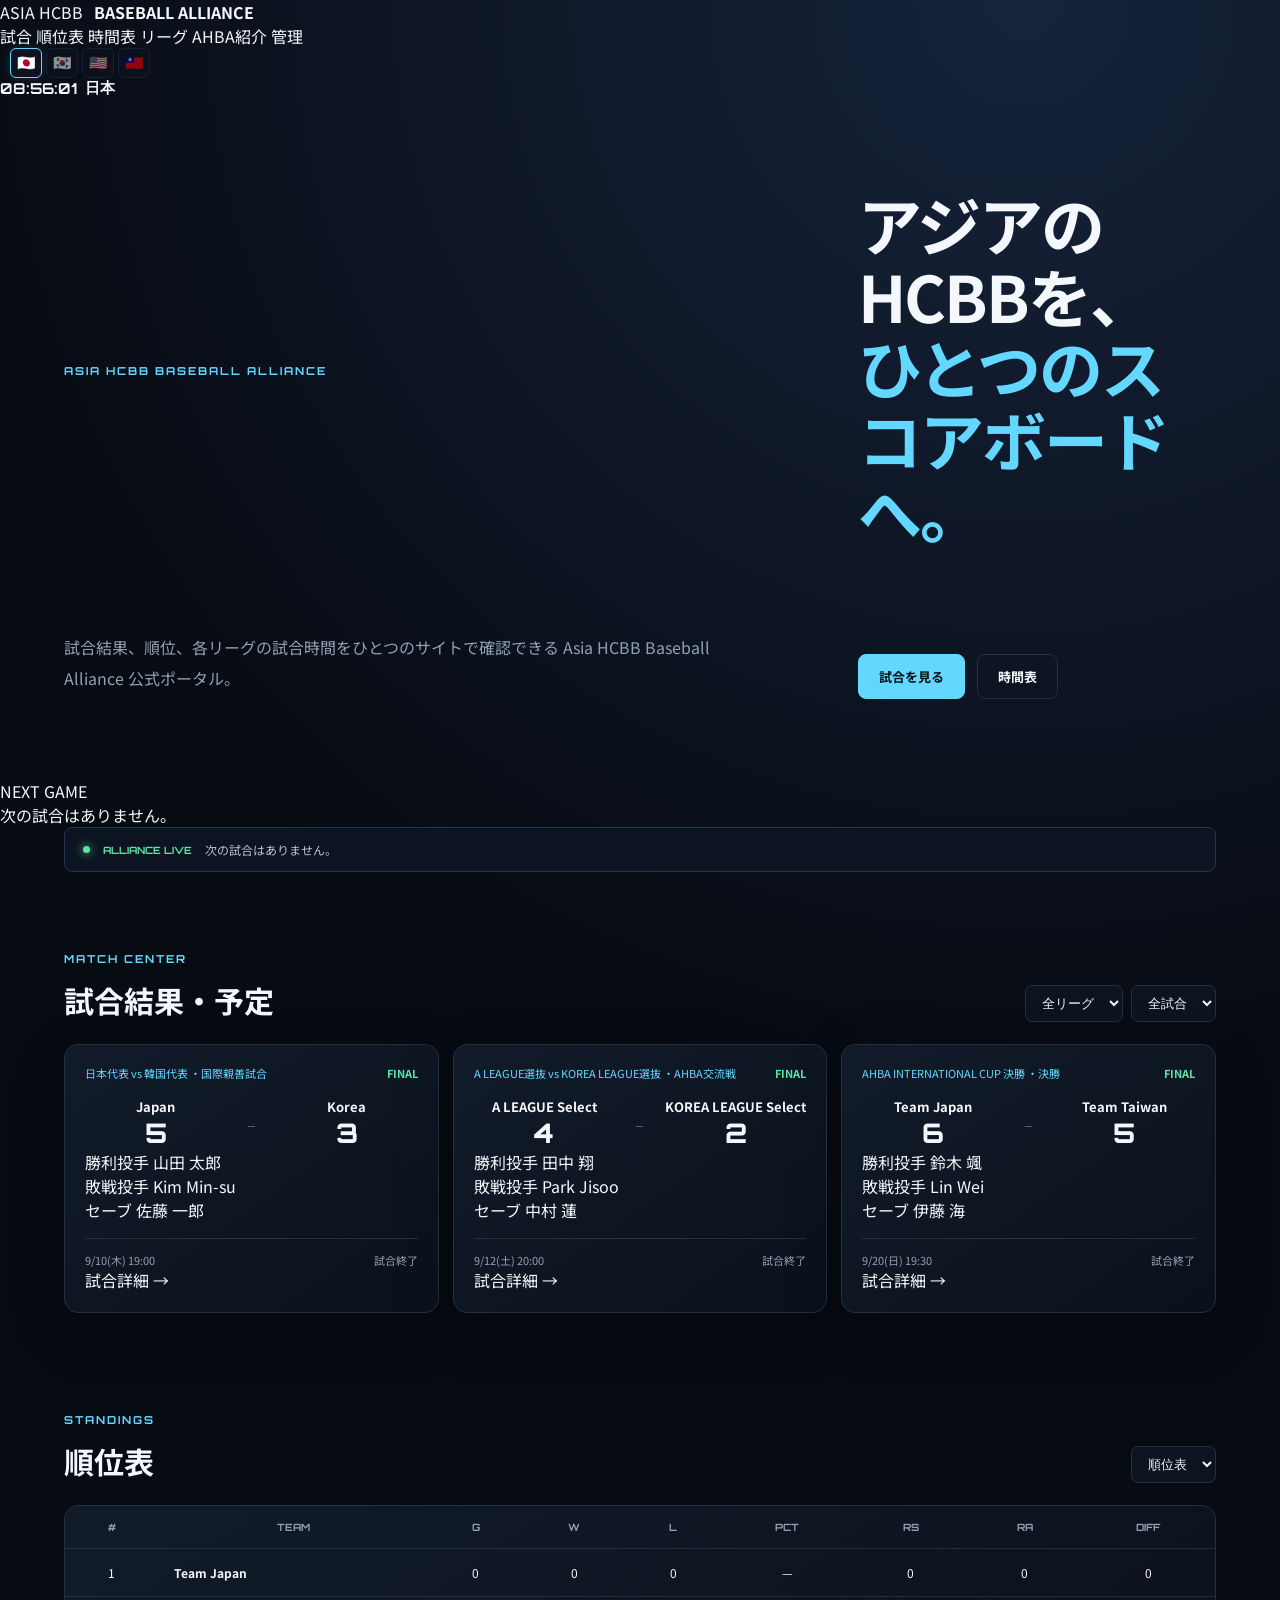
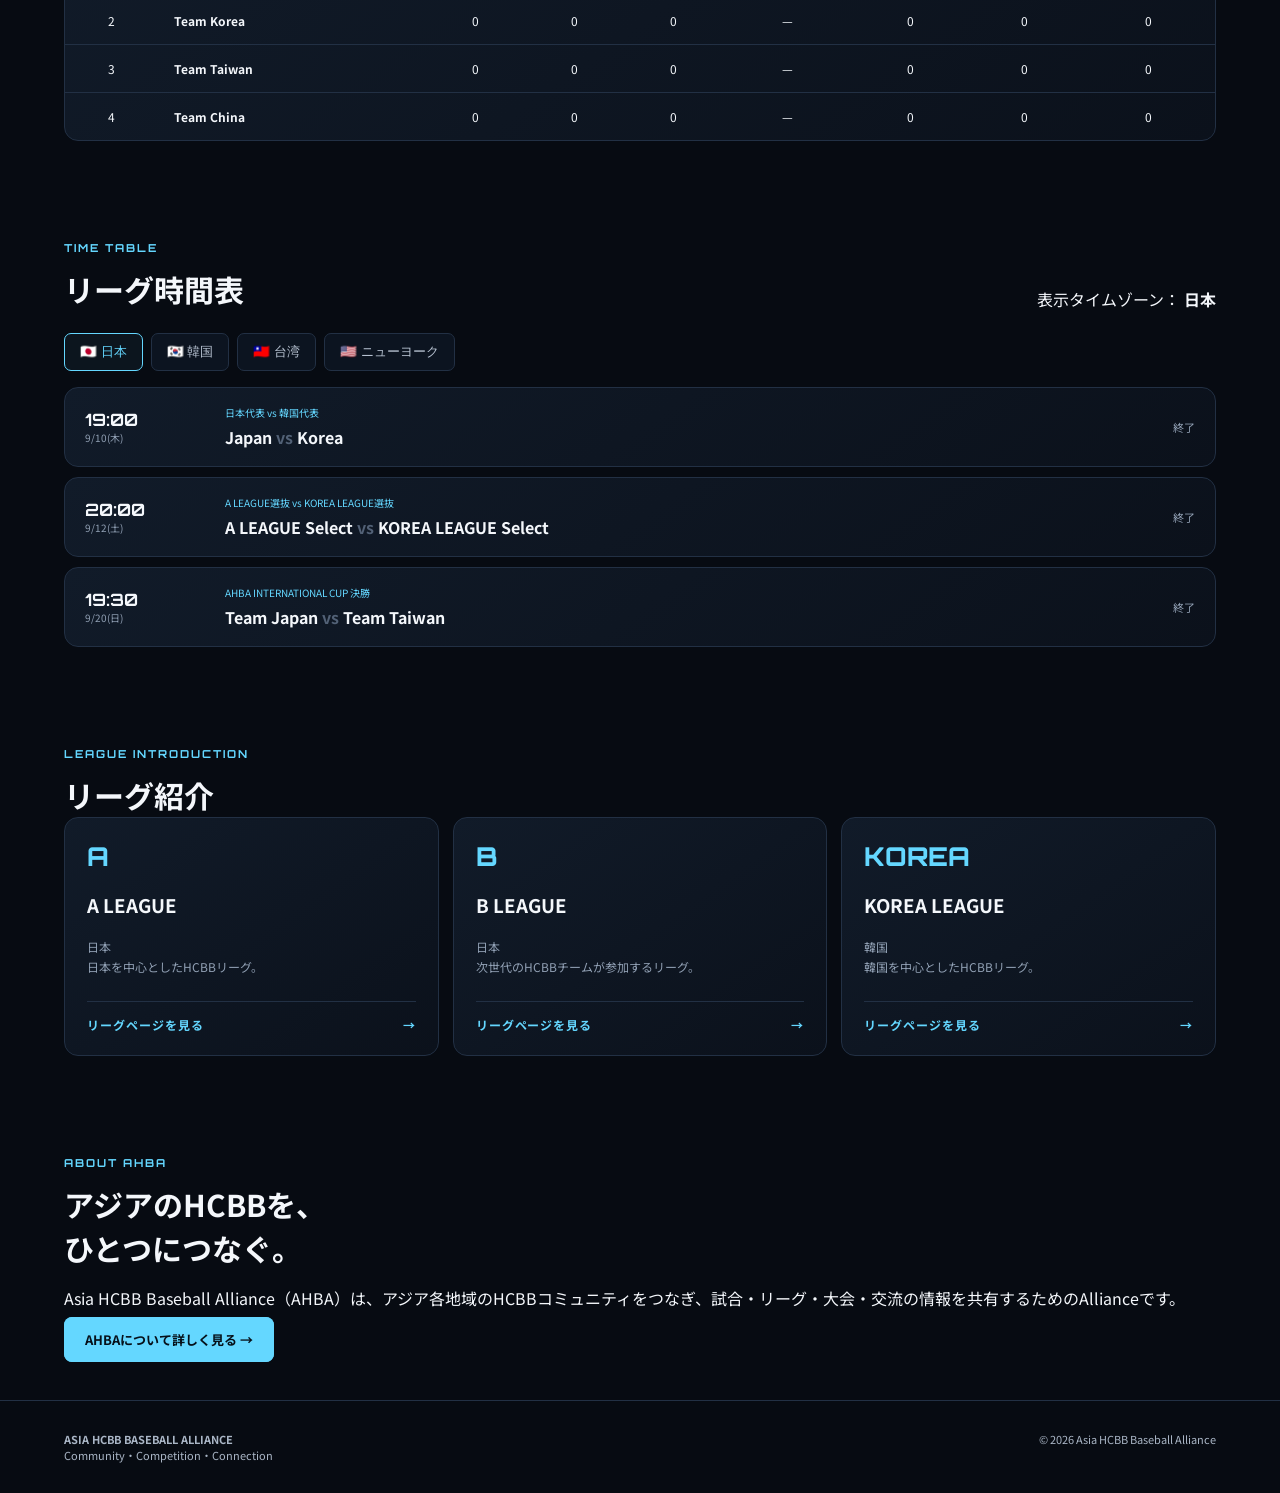
==== commit 6e769b9f: "Update index.html" ====
--- a/index.html
+++ b/index.html
@@ -376,6 +376,49 @@
 
 </section>
 
+<section class="section about-ahba-home">
+
+  <div class="about-ahba-card">
+
+    <div>
+
+      <div
+        class="eyebrow"
+        data-i18n="about.eyebrow"
+      >
+        ABOUT AHBA
+      </div>
+
+      <h2
+        data-i18n-html="about.title"
+      >
+        アジアのHCBBを、<br>
+        <span>ひとつにつなぐ。</span>
+      </h2>
+
+      <p
+        data-i18n="about.description"
+      >
+        Asia HCBB Baseball Alliance（AHBA）は、
+        アジア各地域のHCBBコミュニティをつなぎ、
+        試合・リーグ・大会・交流の情報を共有するためのAllianceです。
+      </p>
+
+    </div>
+
+
+    <a
+      class="btn primary"
+      href="ahba.html"
+      data-i18n="about.button"
+    >
+      AHBAについて詳しく見る →
+    </a>
+
+  </div>
+
+</section>
+
 </main>
 
 
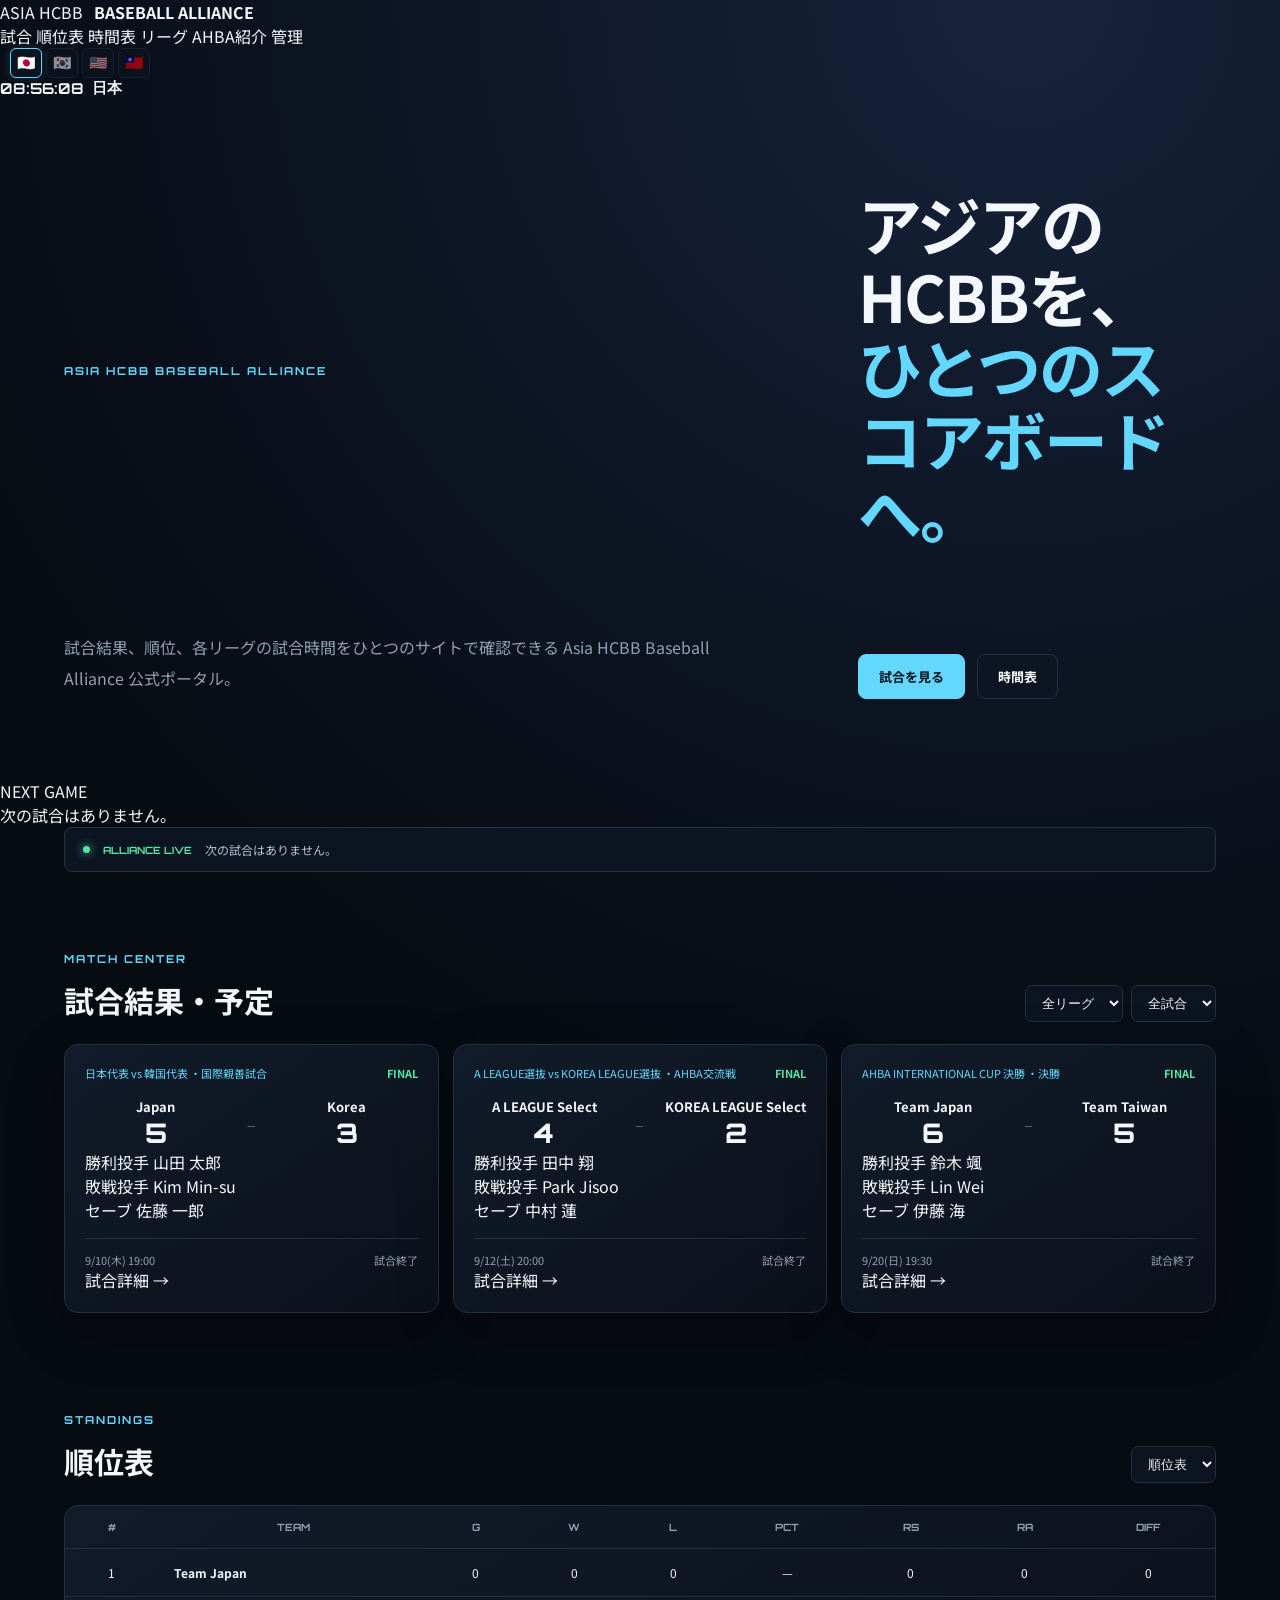
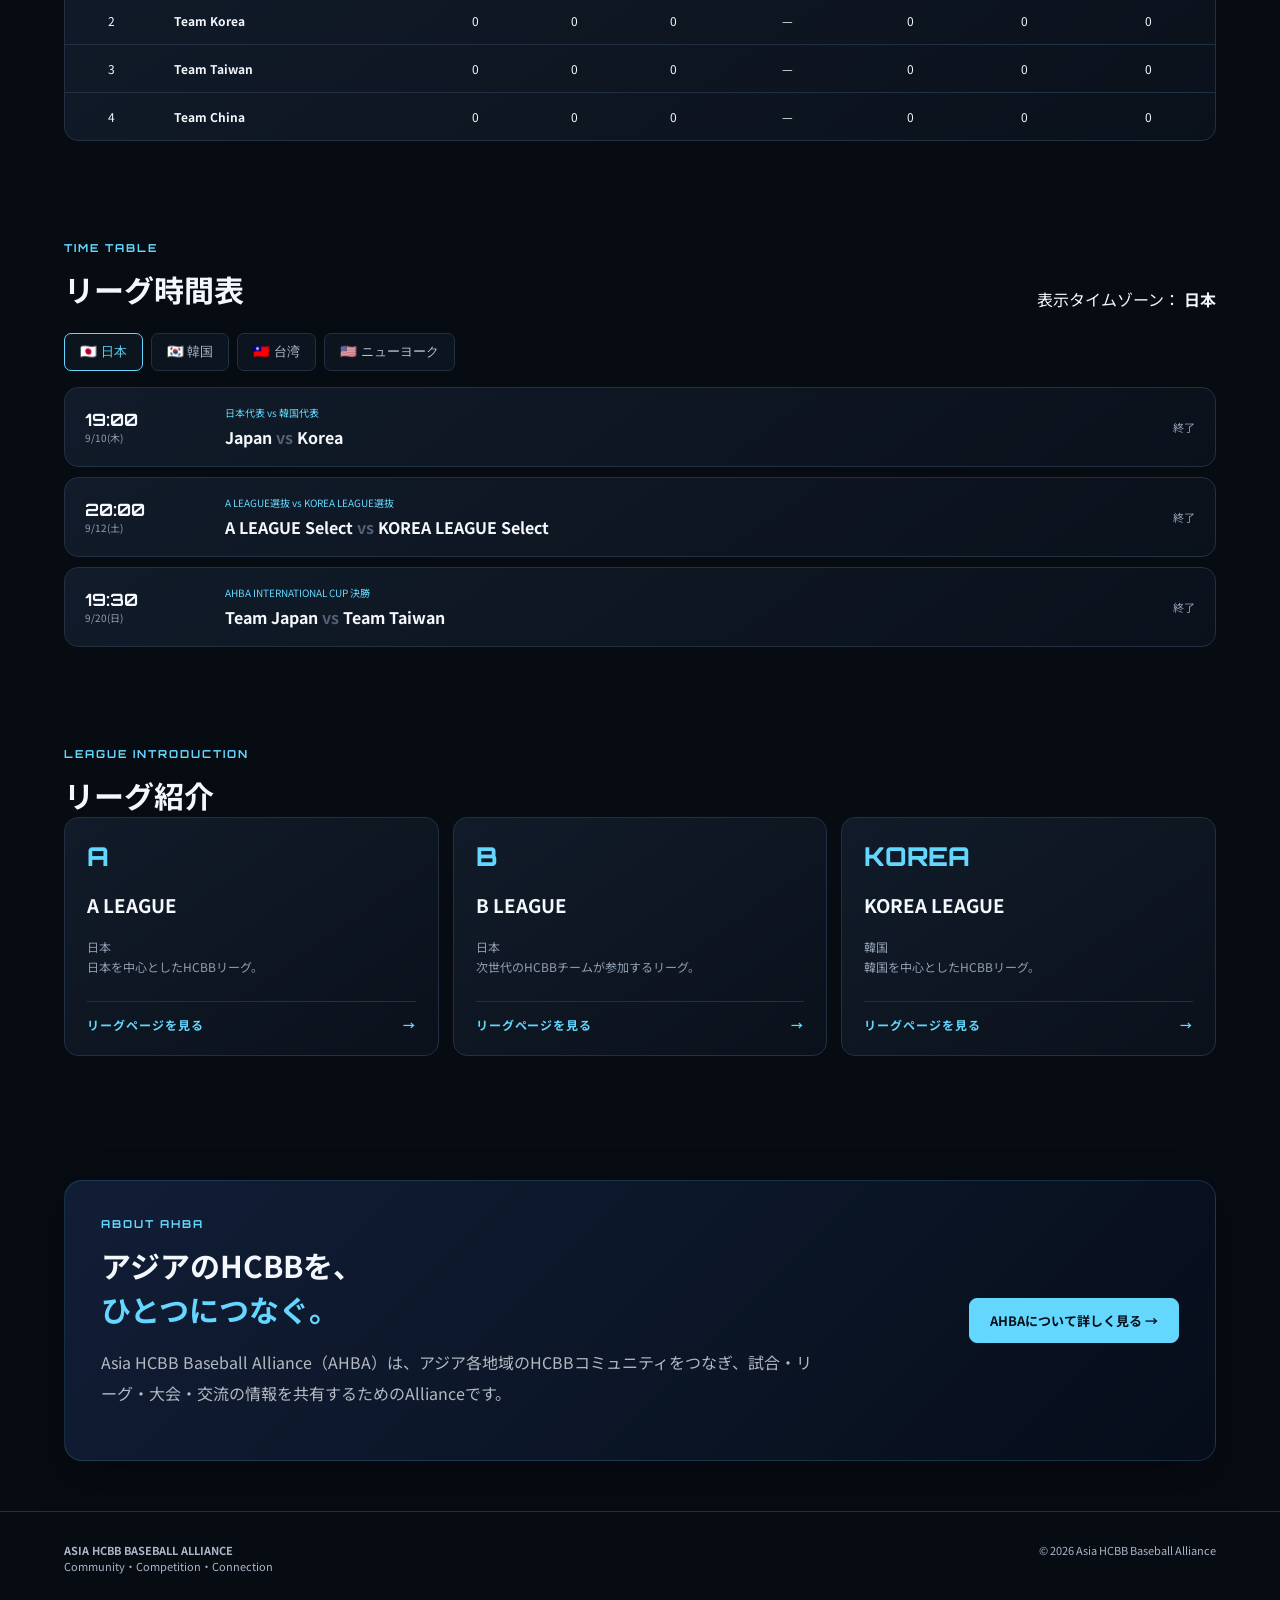
==== commit ca41cda9: "Update index.html" ====
--- a/index.html
+++ b/index.html
@@ -15,6 +15,90 @@
   >
 
   <link rel="stylesheet" href="./style.css">
+
+  <style>
+
+.about-ahba-home {
+  margin-top: 24px;
+}
+
+
+.about-ahba-card {
+
+  display: flex;
+
+  align-items: center;
+
+  justify-content: space-between;
+
+  gap: 32px;
+
+  padding: 36px;
+
+  border:
+    1px solid
+    rgba(100, 210, 255, .16);
+
+  border-radius: 18px;
+
+  background:
+    linear-gradient(
+      135deg,
+      rgba(19, 35, 62, .82),
+      rgba(7, 14, 27, .94)
+    );
+
+  box-shadow:
+    0 18px 50px
+    rgba(0, 0, 0, .22);
+}
+
+
+.about-ahba-card h2 {
+
+  margin:
+    8px 0 14px;
+
+}
+
+
+.about-ahba-card h2 span {
+
+  color:
+    #64d6ff;
+
+}
+
+
+.about-ahba-card p {
+
+  max-width:
+    720px;
+
+  line-height:
+    1.9;
+
+  opacity:
+    .72;
+
+}
+
+
+@media (max-width: 760px) {
+
+  .about-ahba-card {
+
+    flex-direction:
+      column;
+
+    align-items:
+      flex-start;
+
+  }
+
+}
+
+</style>
 </head>
 
 <body>
